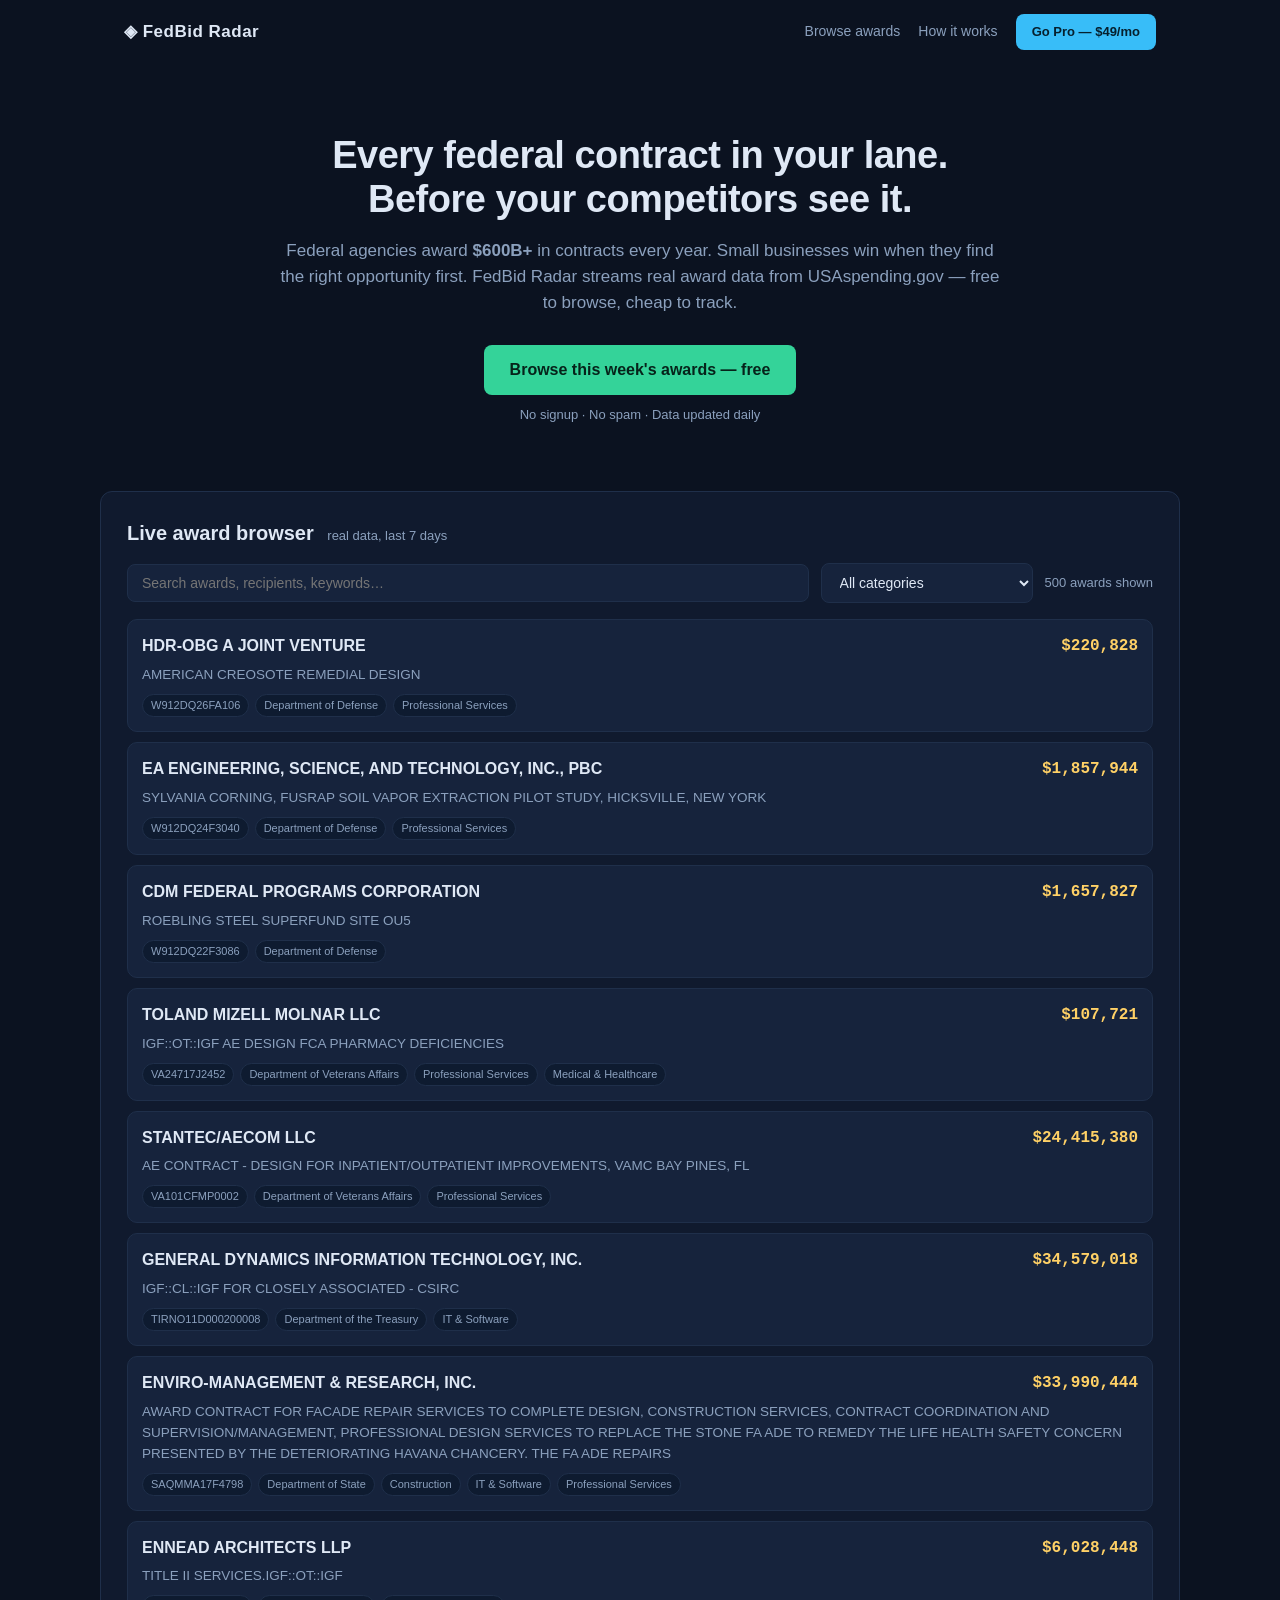
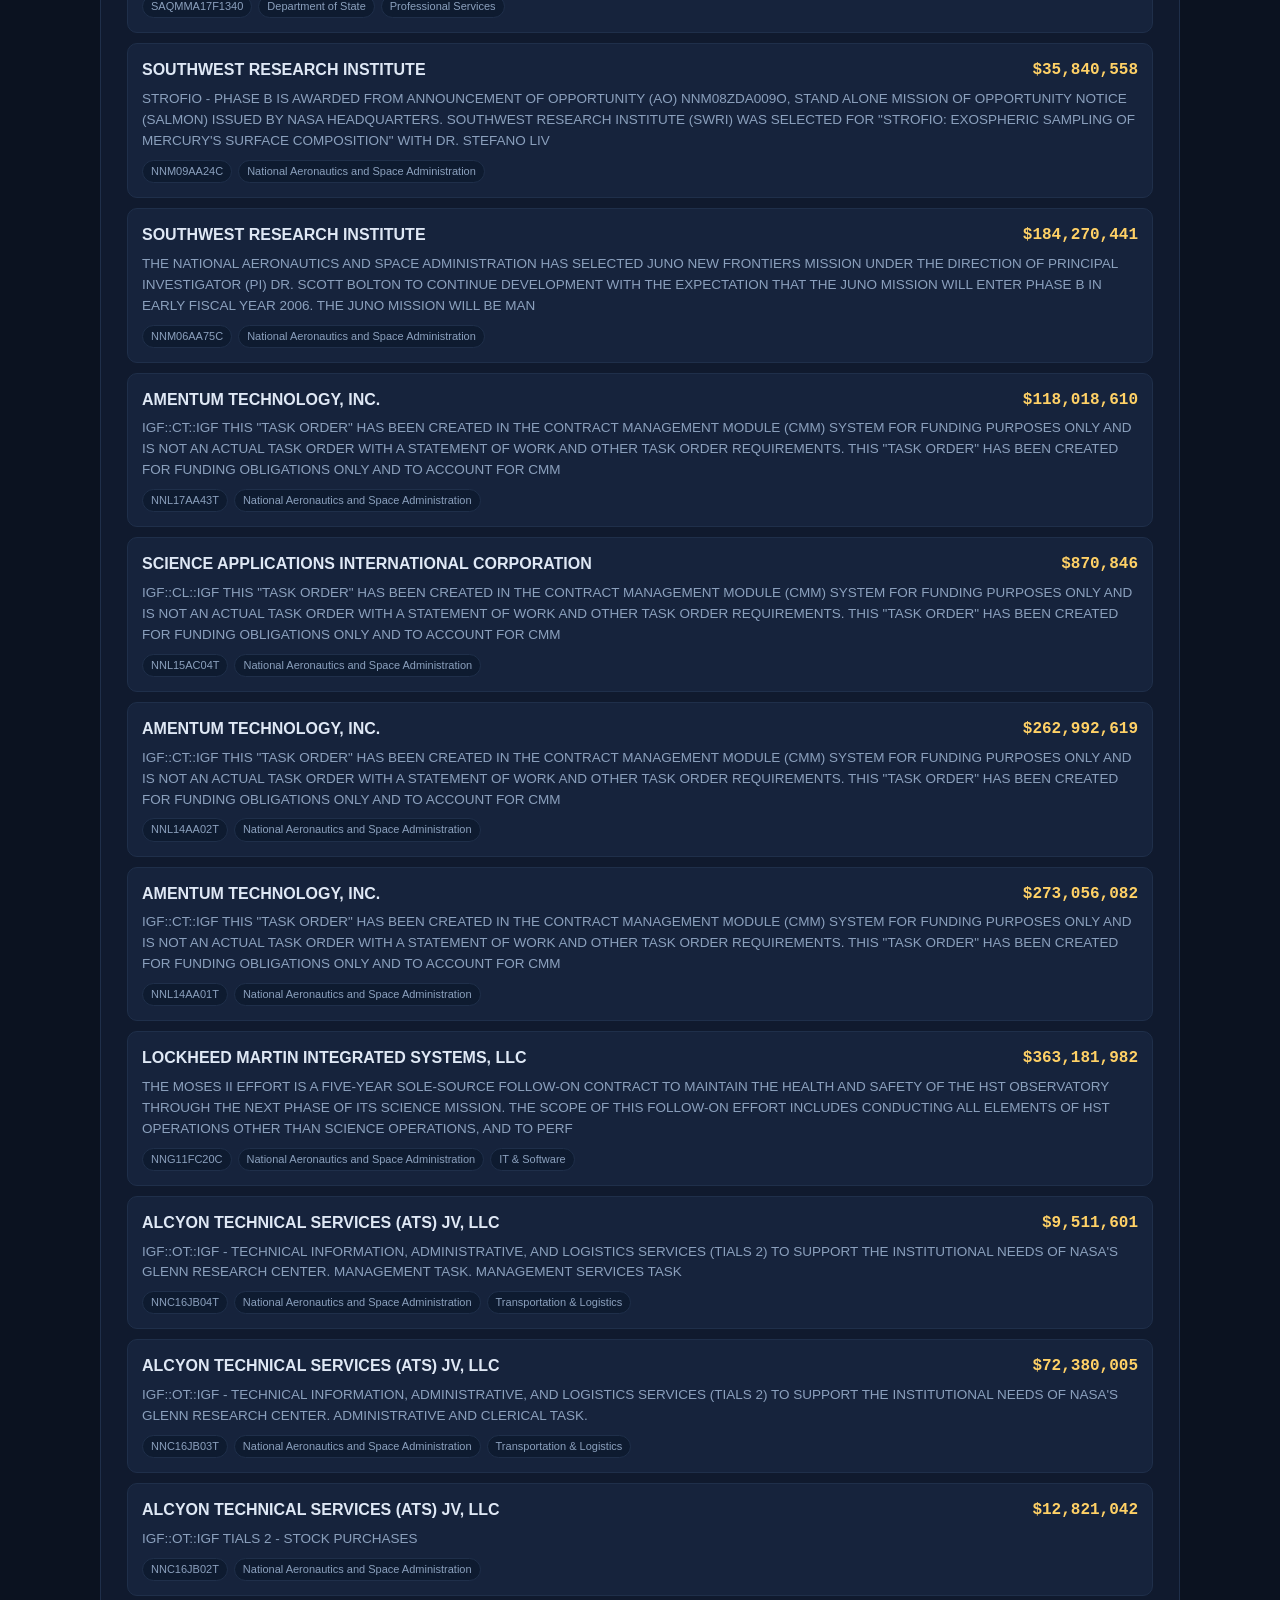
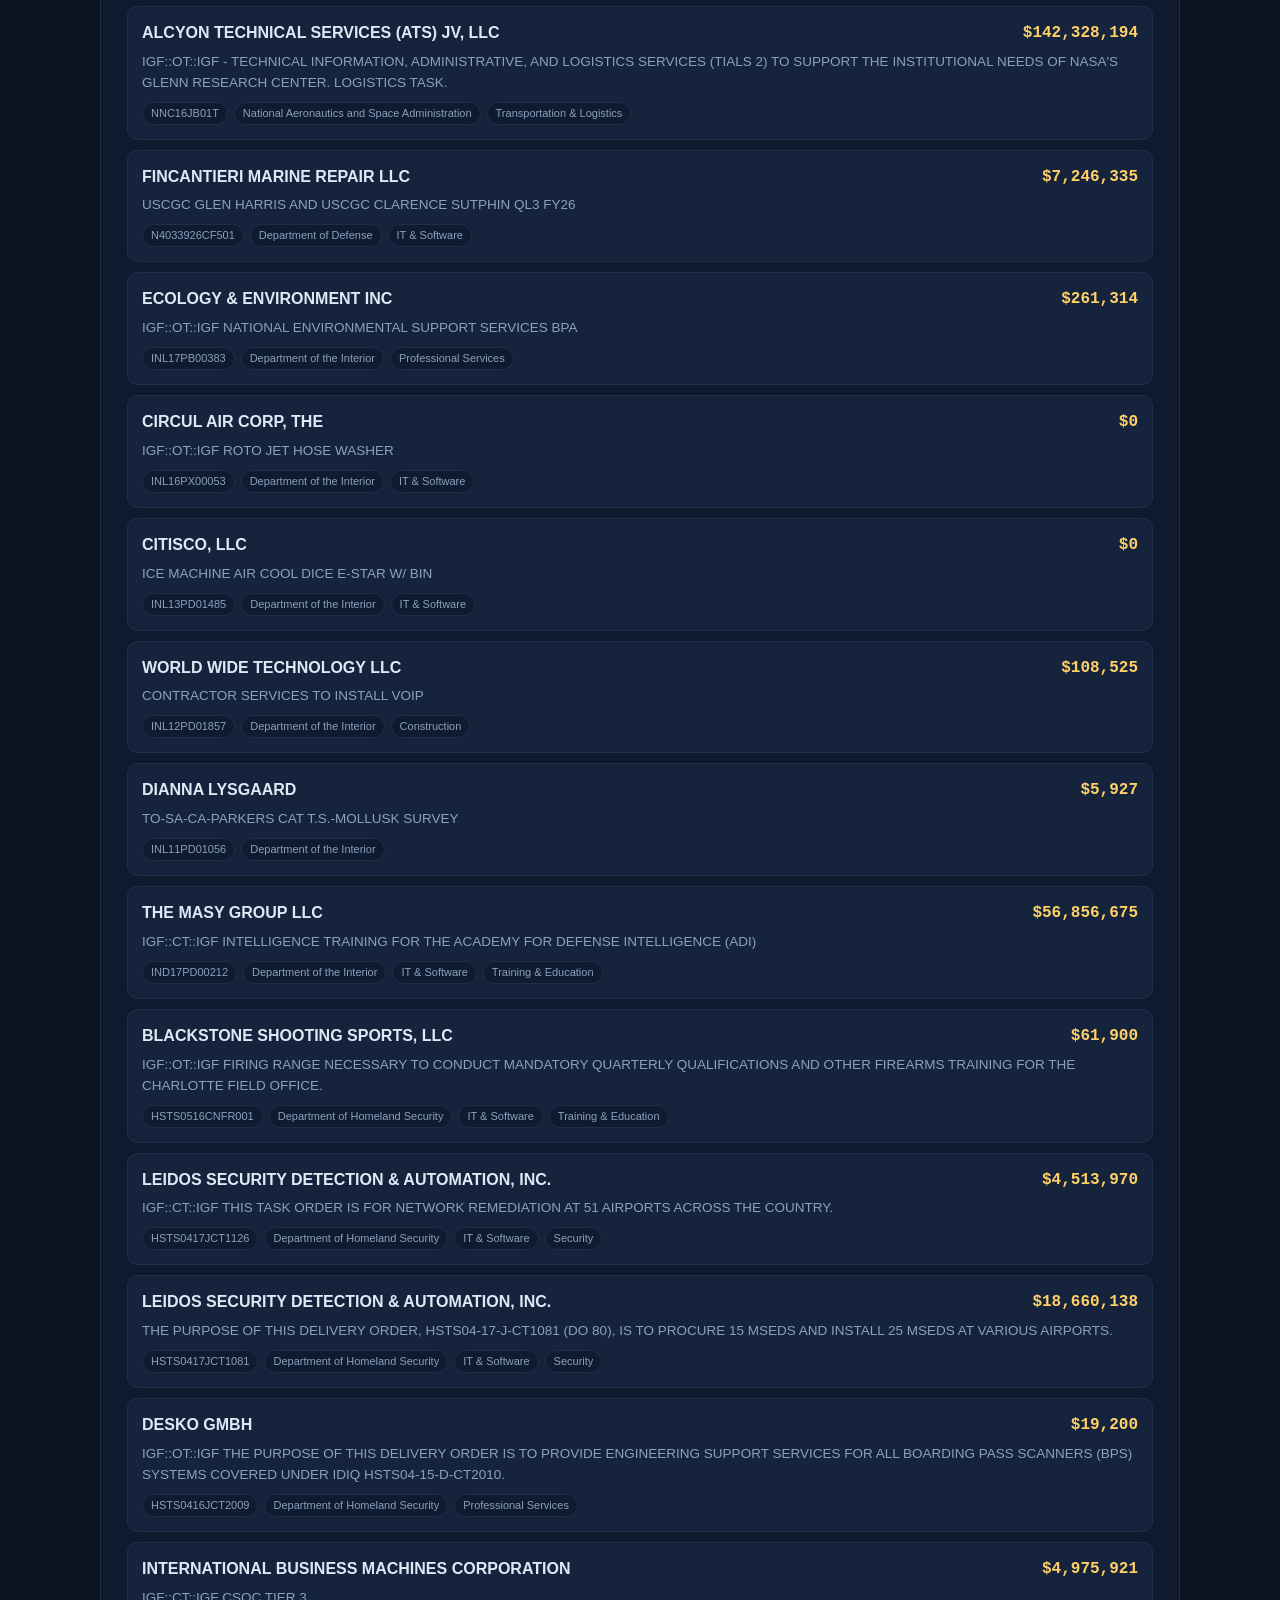
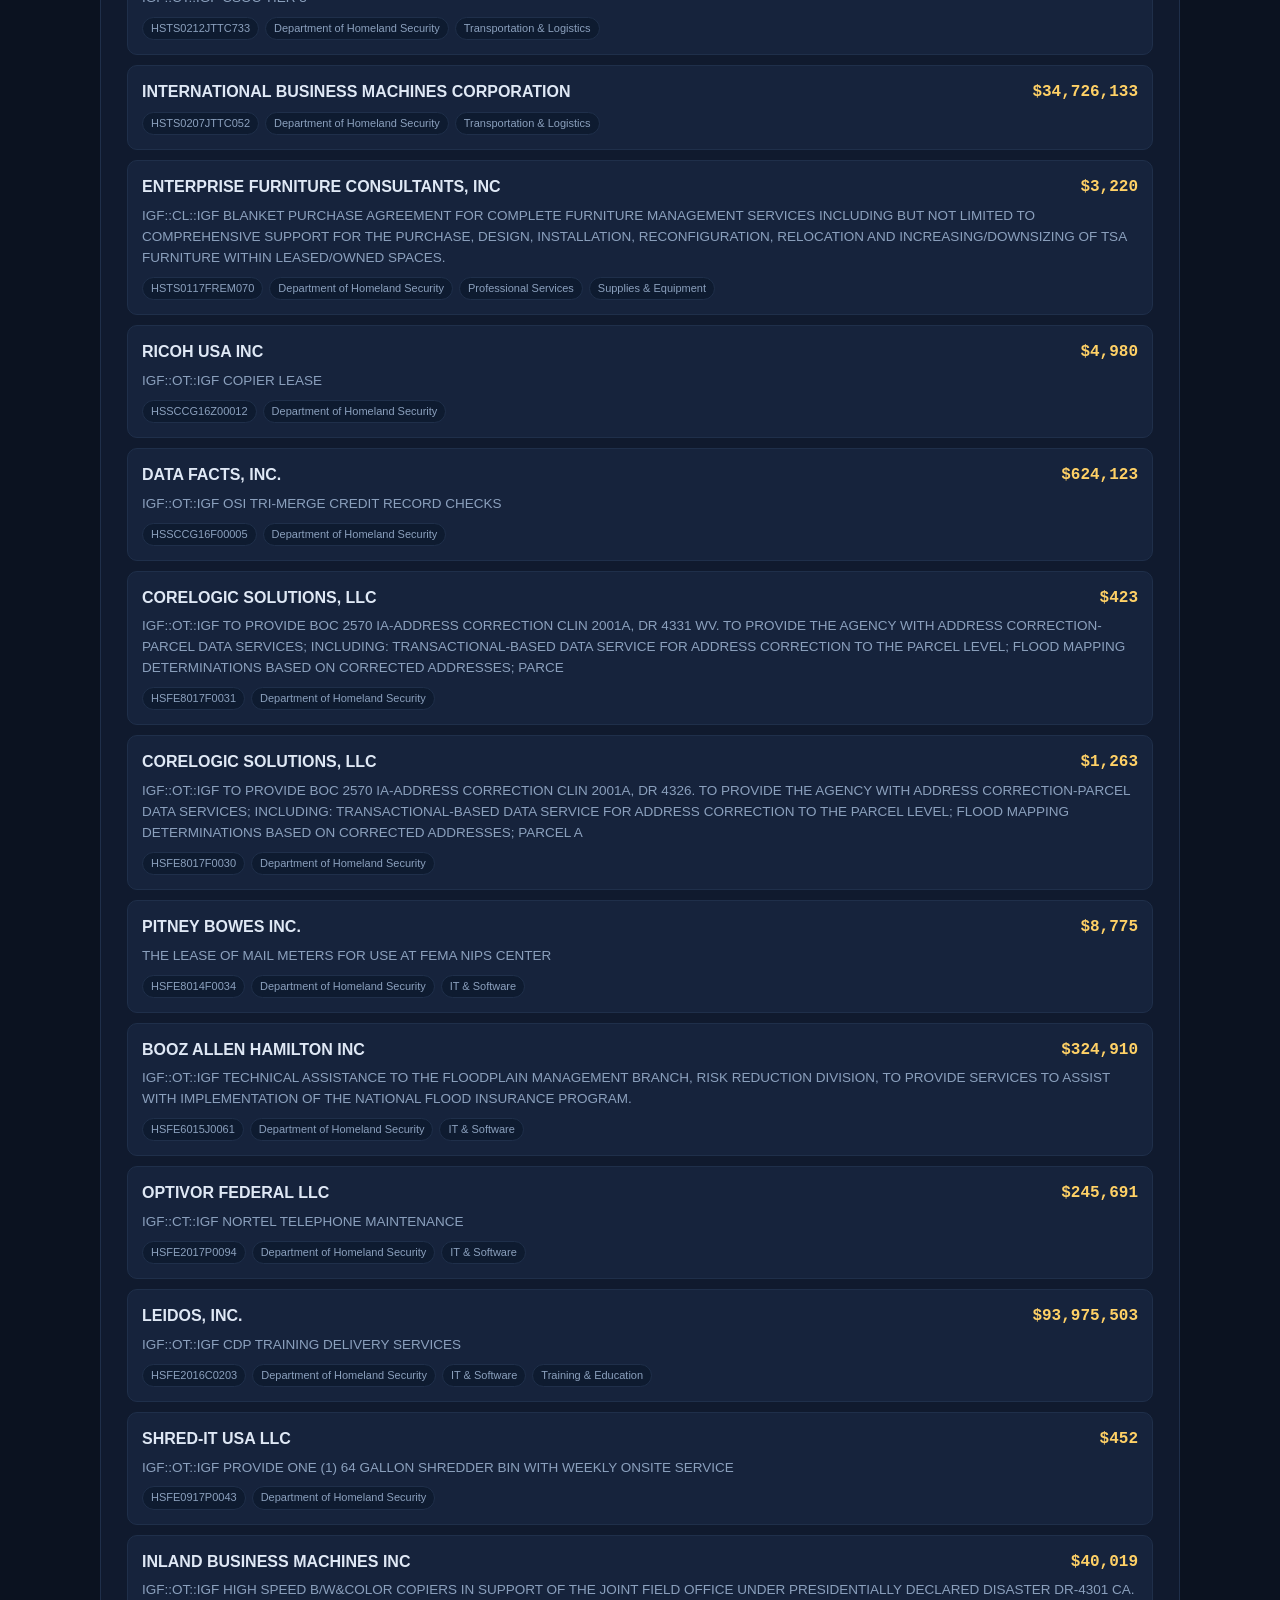
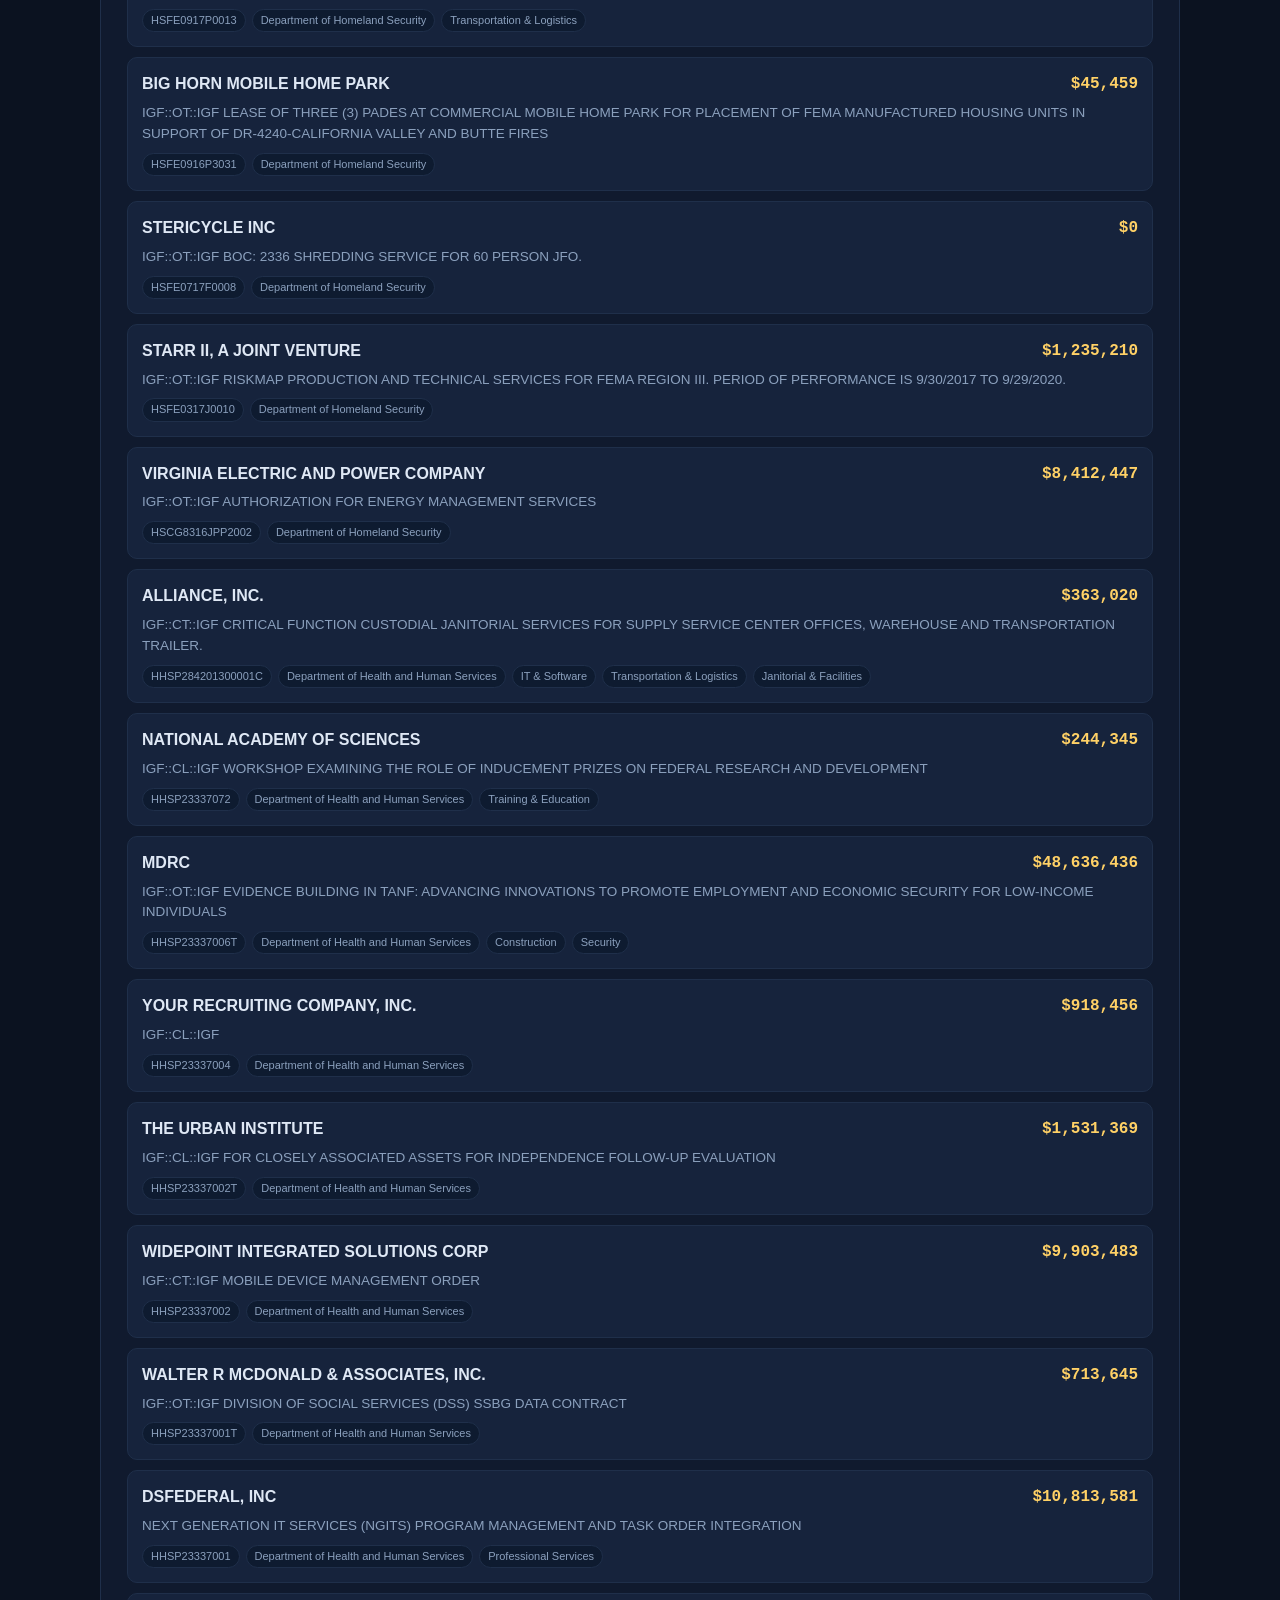
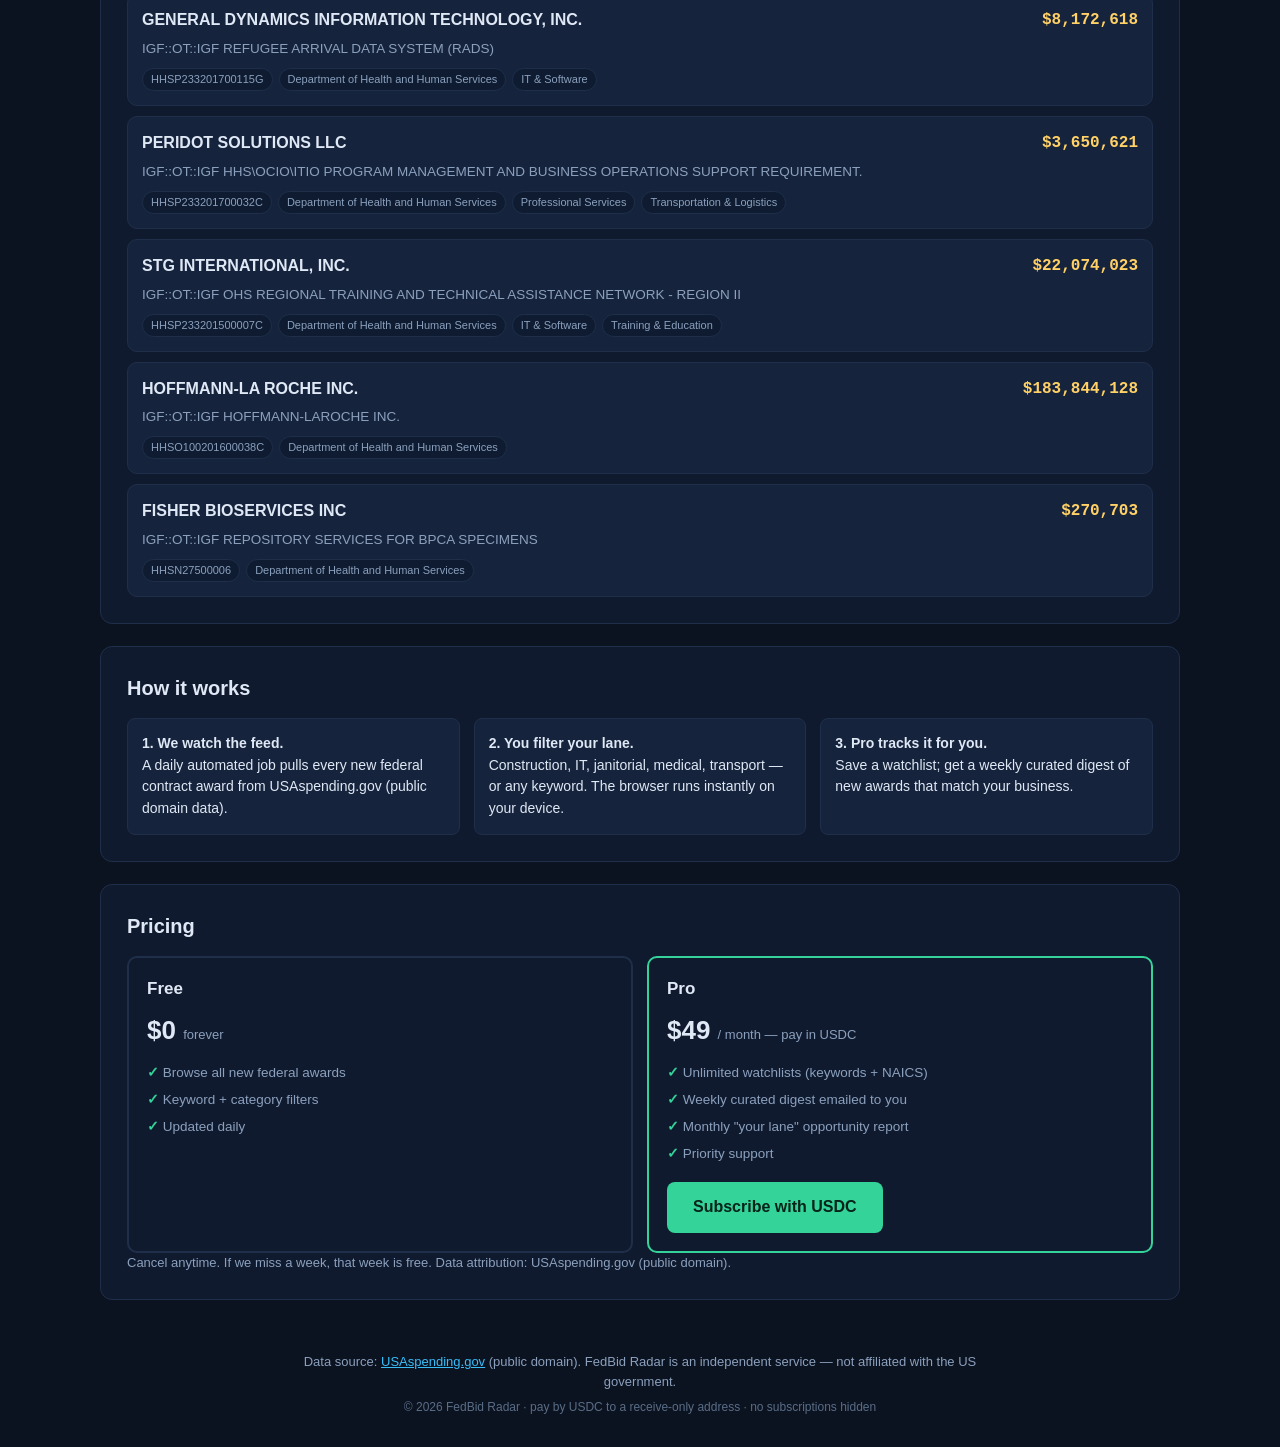
==== index.html @ 86587cdf "FedBid Radar MSP — federal contract lead browser" ====
<!DOCTYPE html>
<html lang="en">
<head>
<meta charset="UTF-8">
<meta name="viewport" content="width=device-width, initial-scale=1.0">
<title>FedBid Radar — Federal Contract Leads for Small Businesses</title>
<meta name="description" content="See every new federal contract award in your lane — free. Browse real awards from USAspending.gov by category, keyword or agency. Pro: watchlists + weekly digest for $49/mo.">
<link rel="stylesheet" href="style.css">
</head>
<body>
<header class="nav">
  <span class="brand">◈ FedBid Radar</span>
  <nav>
    <a href="#browse">Browse awards</a>
    <a href="#how">How it works</a>
    <a class="cta small" href="#pricing">Go Pro — $49/mo</a>
  </nav>
</header>

<section class="hero">
  <h1>Every federal contract in your lane.<br>Before your competitors see it.</h1>
  <p class="sub">Federal agencies award <b>$600B+</b> in contracts every year. Small businesses win when they find the right opportunity first. FedBid Radar streams real award data from USAspending.gov — free to browse, cheap to track.</p>
  <div class="hero-cta">
    <a class="cta" href="#browse">Browse this week's awards — free</a>
    <span class="note">No signup · No spam · Data updated daily</span>
  </div>
</section>

<section class="panel" id="browse">
  <h2>Live award browser <span class="hint">real data, last 7 days</span></h2>
  <div class="controls">
    <input id="q" type="search" placeholder="Search awards, recipients, keywords…">
    <select id="cat"><option value="">All categories</option></select>
    <span class="meta" id="count">loading…</span>
  </div>
  <div id="results" class="results"></div>
</section>

<section class="panel" id="how">
  <h2>How it works</h2>
  <div class="grid">
    <div><b>1. We watch the feed.</b><br>A daily automated job pulls every new federal contract award from USAspending.gov (public domain data).</div>
    <div><b>2. You filter your lane.</b><br>Construction, IT, janitorial, medical, transport — or any keyword. The browser runs instantly on your device.</div>
    <div><b>3. Pro tracks it for you.</b><br>Save a watchlist; get a weekly curated digest of new awards that match your business.</div>
  </div>
</section>

<section class="panel" id="pricing">
  <h2>Pricing</h2>
  <div class="tiers">
    <div class="tier">
      <h3>Free</h3>
      <div class="price">$0 <small>forever</small></div>
      <ul>
        <li>Browse all new federal awards</li>
        <li>Keyword + category filters</li>
        <li>Updated daily</li>
      </ul>
    </div>
    <div class="tier featured">
      <h3>Pro</h3>
      <div class="price">$49 <small>/ month — pay in USDC</small></div>
      <ul>
        <li>Unlimited watchlists (keywords + NAICS)</li>
        <li>Weekly curated digest emailed to you</li>
        <li>Monthly "your lane" opportunity report</li>
        <li>Priority support</li>
      </ul>
      <a class="cta" href="checkout.html">Subscribe with USDC</a>
    </div>
  </div>
  <p class="note">Cancel anytime. If we miss a week, that week is free. Data attribution: USAspending.gov (public domain).</p>
</section>

<footer>
  <p>Data source: <a href="https://www.usaspending.gov" target="_blank" rel="noopener">USAspending.gov</a> (public domain). FedBid Radar is an independent service — not affiliated with the US government.</p>
  <p class="fine">© <span id="yr"></span> FedBid Radar · pay by USDC to a receive-only address · no subscriptions hidden</p>
</footer>
<script src="app.js"></script>
</body>
</html>
---- style.css ----
:root {
  --bg:#0b1220; --panel:#101a2e; --panel2:#16233c; --line:#1f2f4a;
  --text:#dfe8f5; --muted:#8ba0bd; --accent:#38bdf8; --gold:#ffd166; --green:#34d399;
}
* { box-sizing:border-box; margin:0; padding:0; }
body { background:var(--bg); color:var(--text); font-family:-apple-system,'Segoe UI',Roboto,sans-serif; line-height:1.55; }
a { color:var(--accent); }
.nav { display:flex; justify-content:space-between; align-items:center; padding:14px 24px; max-width:1080px; margin:0 auto; flex-wrap:wrap; gap:10px; }
.brand { font-weight:800; letter-spacing:.5px; font-size:17px; }
.nav nav { display:flex; gap:18px; align-items:center; }
.nav nav a { color:var(--muted); text-decoration:none; font-size:14px; }
.hero { text-align:center; padding:70px 24px 44px; max-width:780px; margin:0 auto; }
h1 { font-size:38px; line-height:1.15; letter-spacing:-.5px; }
.sub { color:var(--muted); font-size:17px; margin-top:16px; }
.hero-cta { margin-top:28px; display:flex; flex-direction:column; gap:10px; align-items:center; }
.cta { background:var(--green); color:#06231a; text-decoration:none; padding:13px 26px; border-radius:8px; font-weight:700; display:inline-block; font-size:16px; }
.cta.small { padding:8px 16px; font-size:13px; background:var(--accent); color:#06202e; }
.note { color:var(--muted); font-size:13px; }
.panel { background:var(--panel); border:1px solid var(--line); border-radius:12px; padding:26px; max-width:1080px; margin:22px auto; }
h2 { font-size:20px; margin-bottom:14px; }
.hint { color:var(--muted); font-size:13px; font-weight:400; margin-left:8px; }
.controls { display:flex; gap:12px; flex-wrap:wrap; margin-bottom:16px; align-items:center; }
.controls input, .controls select { background:var(--panel2); border:1px solid var(--line); color:var(--text); padding:10px 14px; border-radius:8px; font-size:14px; }
.controls input { flex:1; min-width:220px; }
.meta { color:var(--muted); font-size:13px; }
.results { display:flex; flex-direction:column; gap:10px; }
.card { background:var(--panel2); border:1px solid var(--line); border-radius:10px; padding:14px; }
.card .top { display:flex; justify-content:space-between; gap:10px; flex-wrap:wrap; }
.card .amt { color:var(--gold); font-weight:800; font-family:ui-monospace,monospace; }
.card .recip { font-weight:700; }
.card .desc { color:var(--muted); font-size:13.5px; margin-top:6px; }
.card .tags { margin-top:8px; display:flex; gap:6px; flex-wrap:wrap; }
.tag { background:#0e1b30; border:1px solid var(--line); color:var(--muted); font-size:11px; padding:2px 8px; border-radius:12px; }
.grid { display:grid; grid-template-columns:repeat(auto-fit,minmax(240px,1fr)); gap:14px; }
.grid > div { background:var(--panel2); border:1px solid var(--line); border-radius:8px; padding:14px; font-size:14px; }
.tiers { display:grid; grid-template-columns:repeat(auto-fit,minmax(240px,1fr)); gap:14px; }
.tier { border:2px solid var(--line); border-radius:10px; padding:18px; }
.tier.featured { border-color:var(--green); }
.tier h3 { font-size:17px; }
.tier .price { font-size:26px; font-weight:800; margin:8px 0; }
.tier .price small { font-size:13px; color:var(--muted); font-weight:400; }
.tier ul { list-style:none; font-size:13.5px; color:var(--muted); margin:10px 0 14px; }
.tier ul li { padding:3px 0; }
.tier ul li::before { content:'✓ '; color:var(--green); font-weight:700; }
footer { text-align:center; color:var(--muted); padding:30px 20px; font-size:13px; max-width:780px; margin:0 auto; }
.fine { margin-top:6px; font-size:12px; color:#5a6d87; }
@media (max-width:640px){ h1{font-size:29px;} }
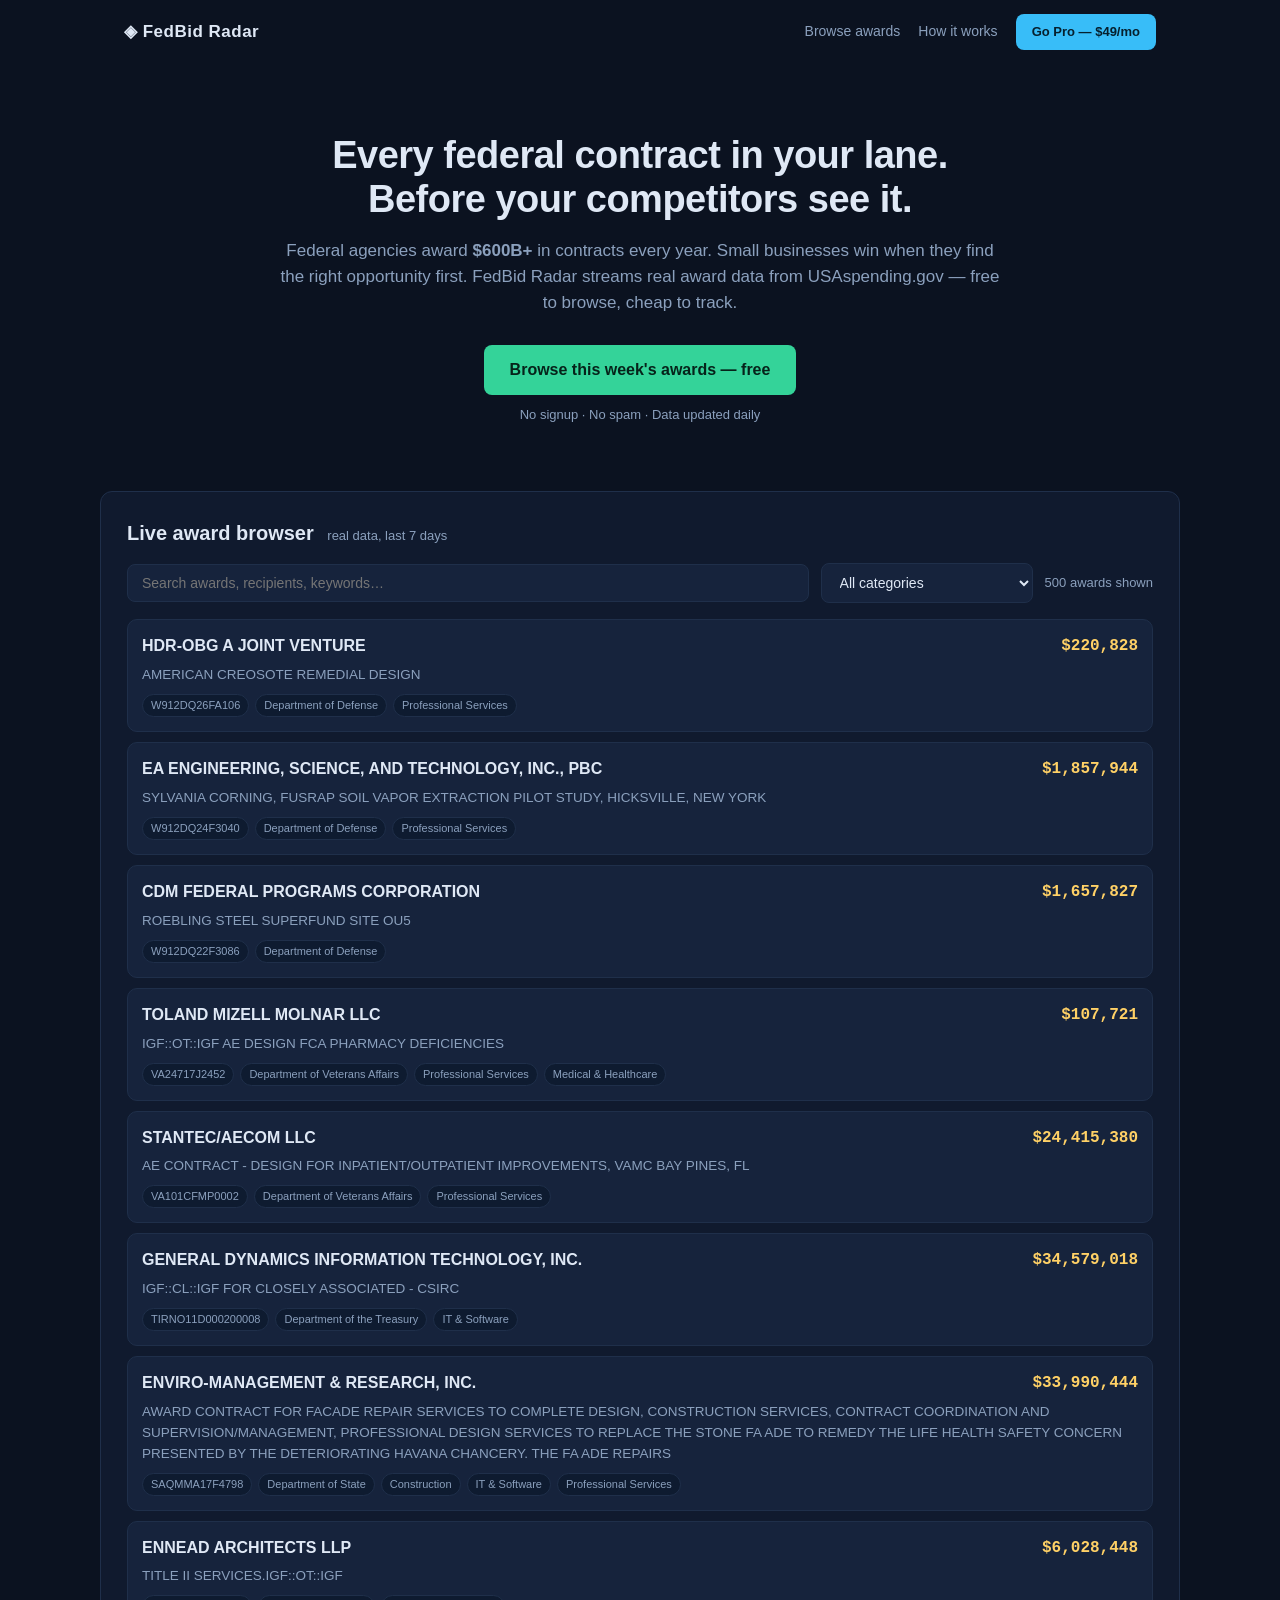
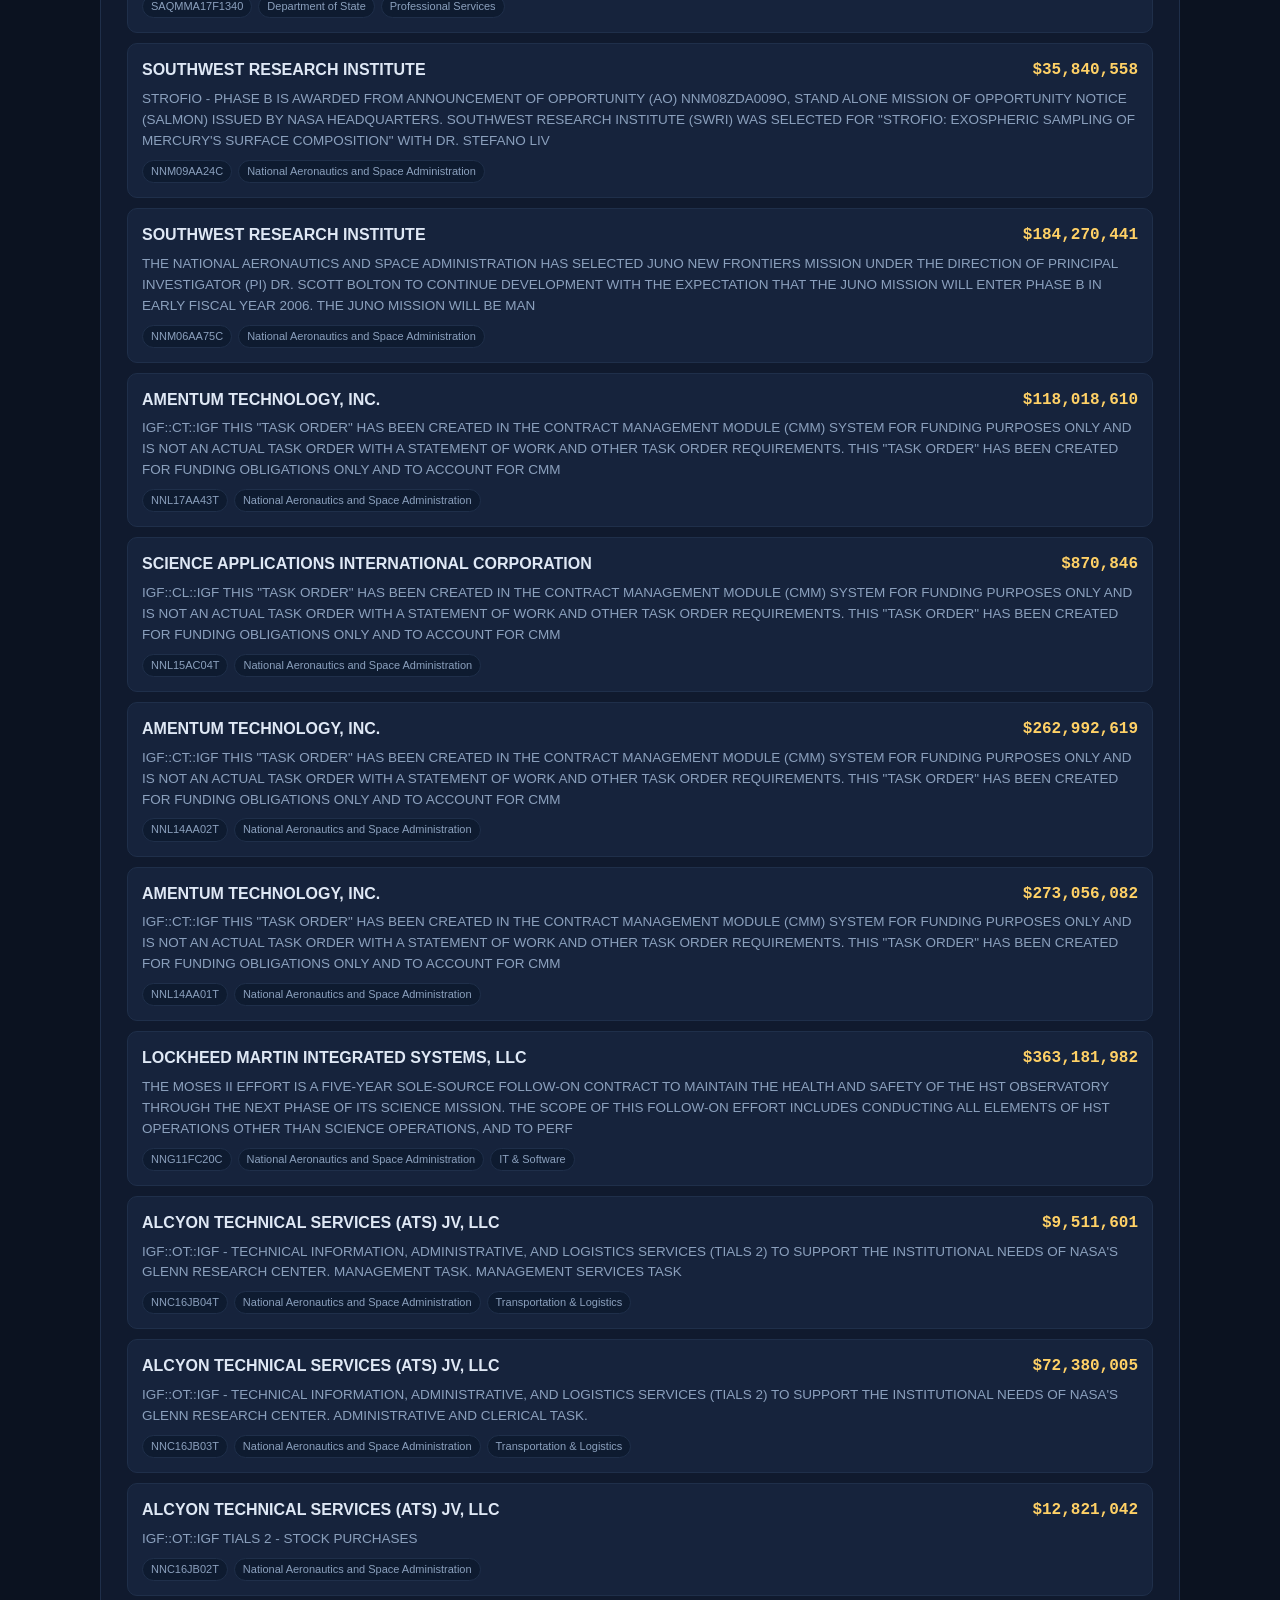
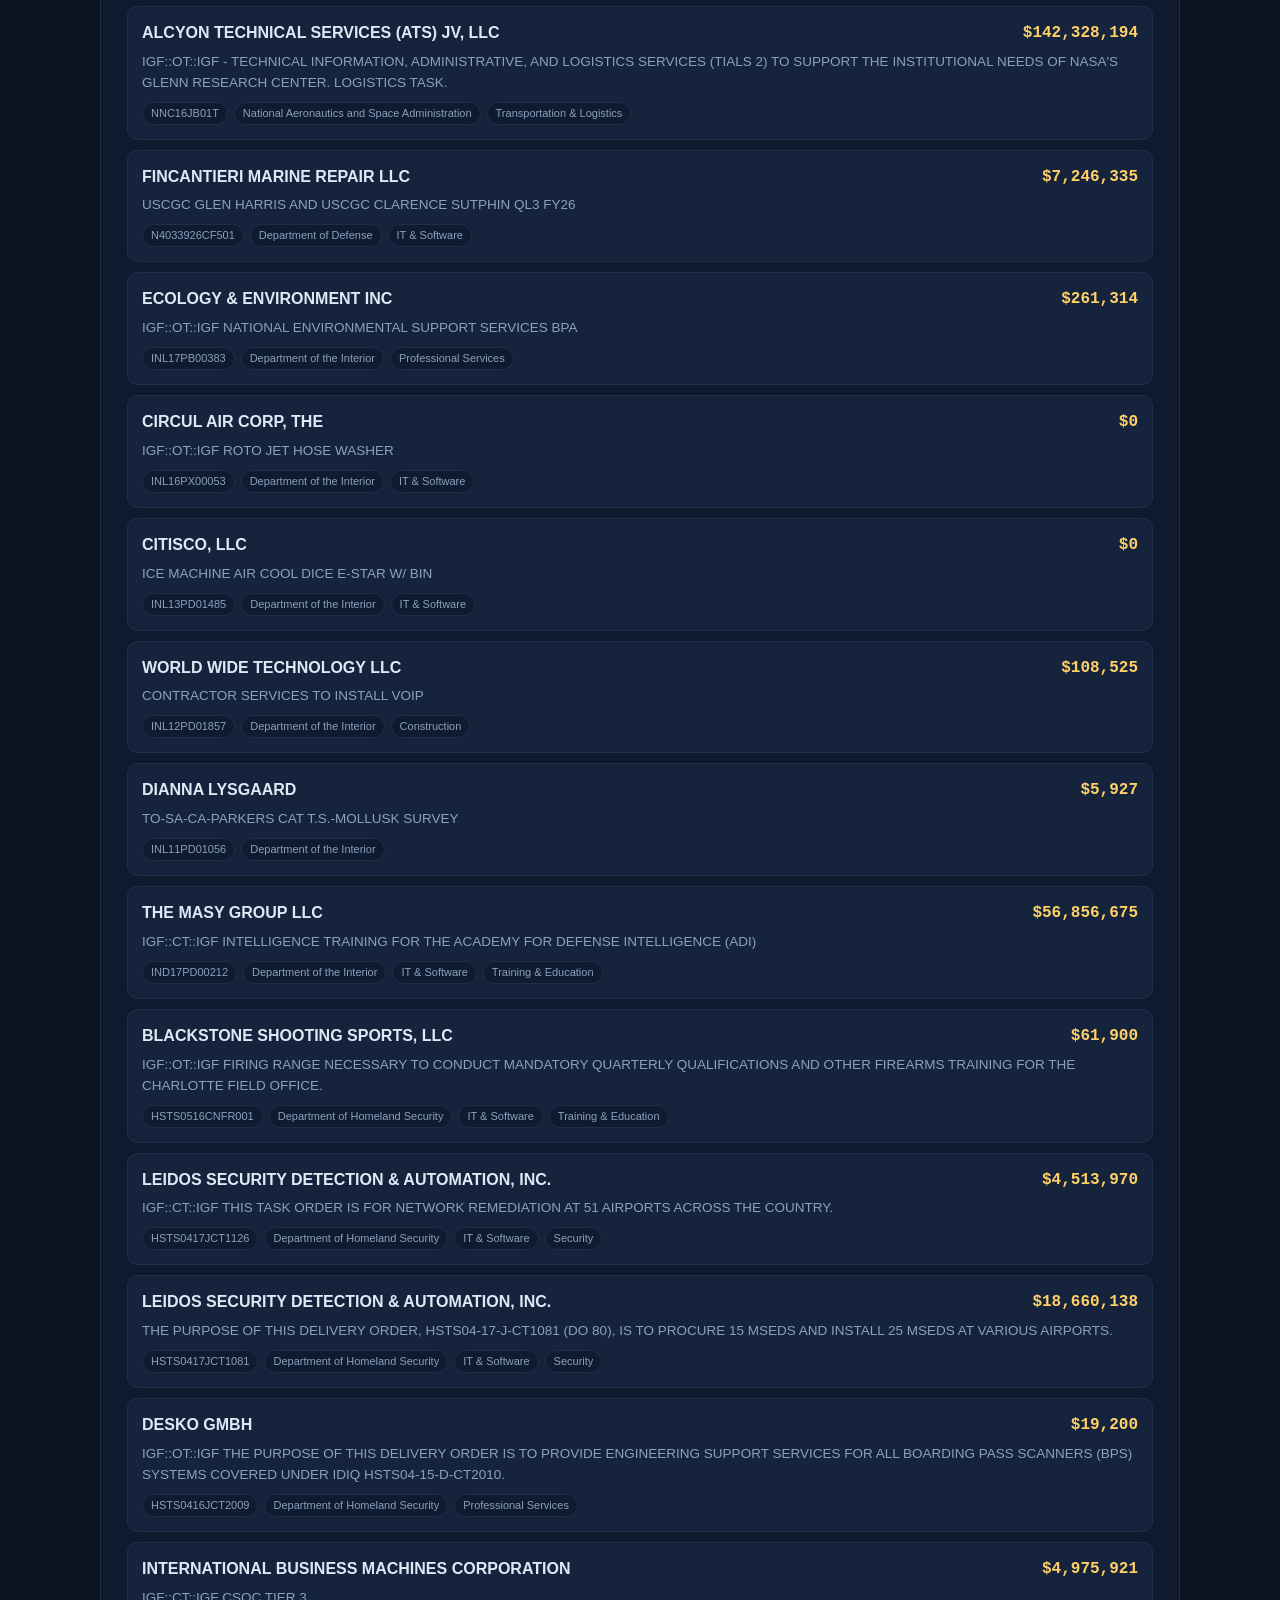
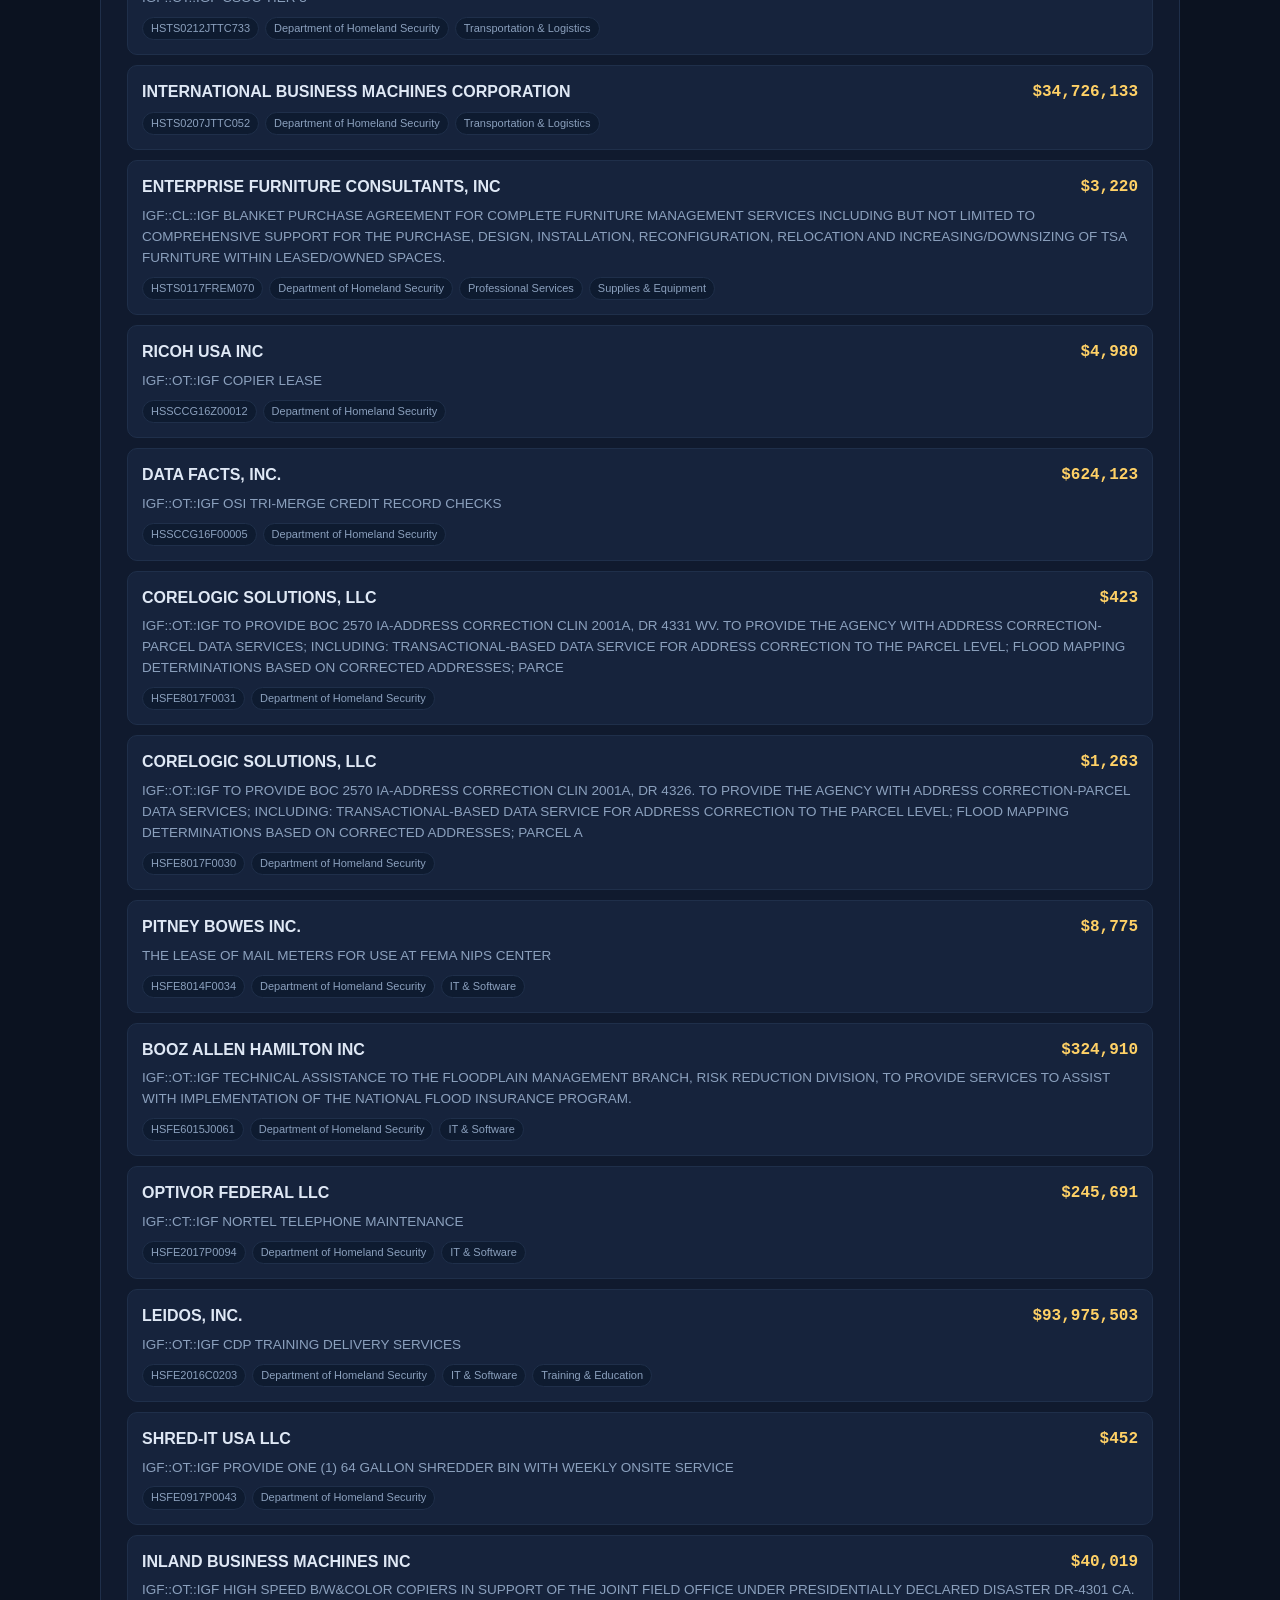
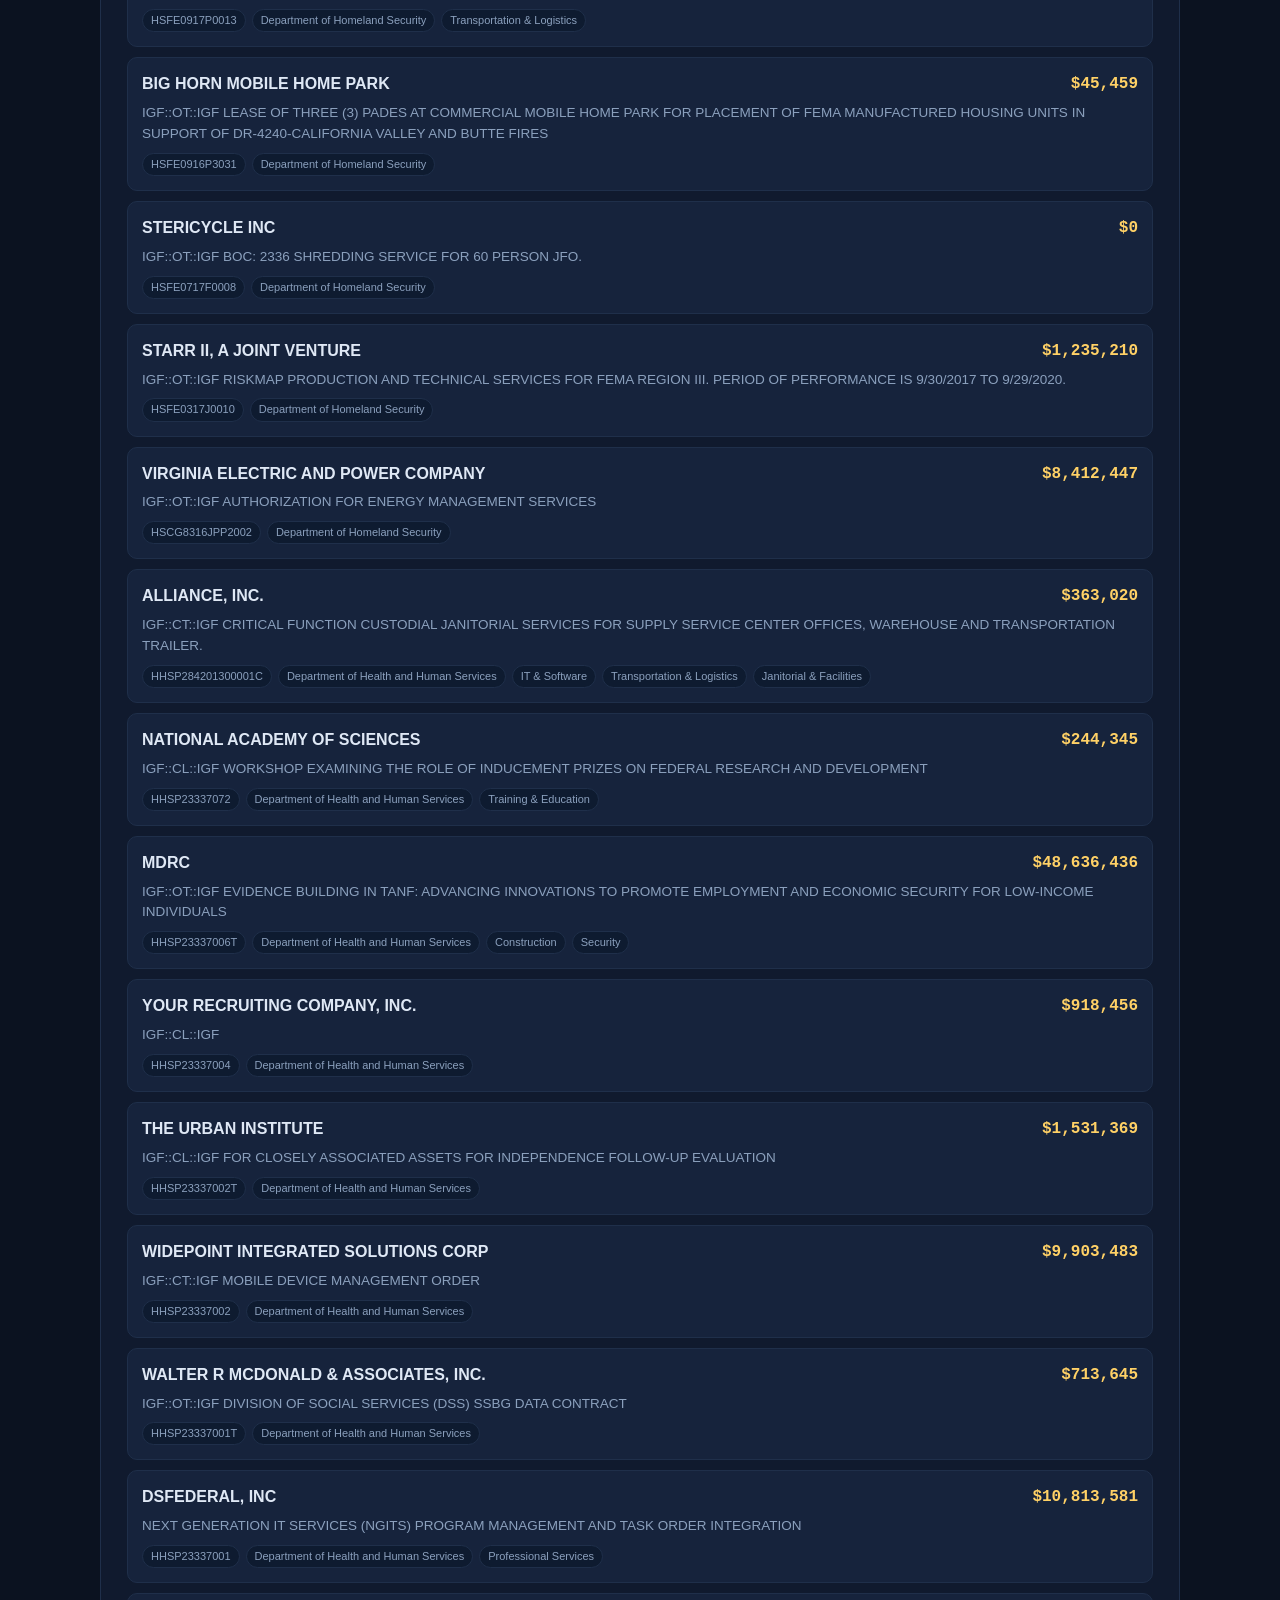
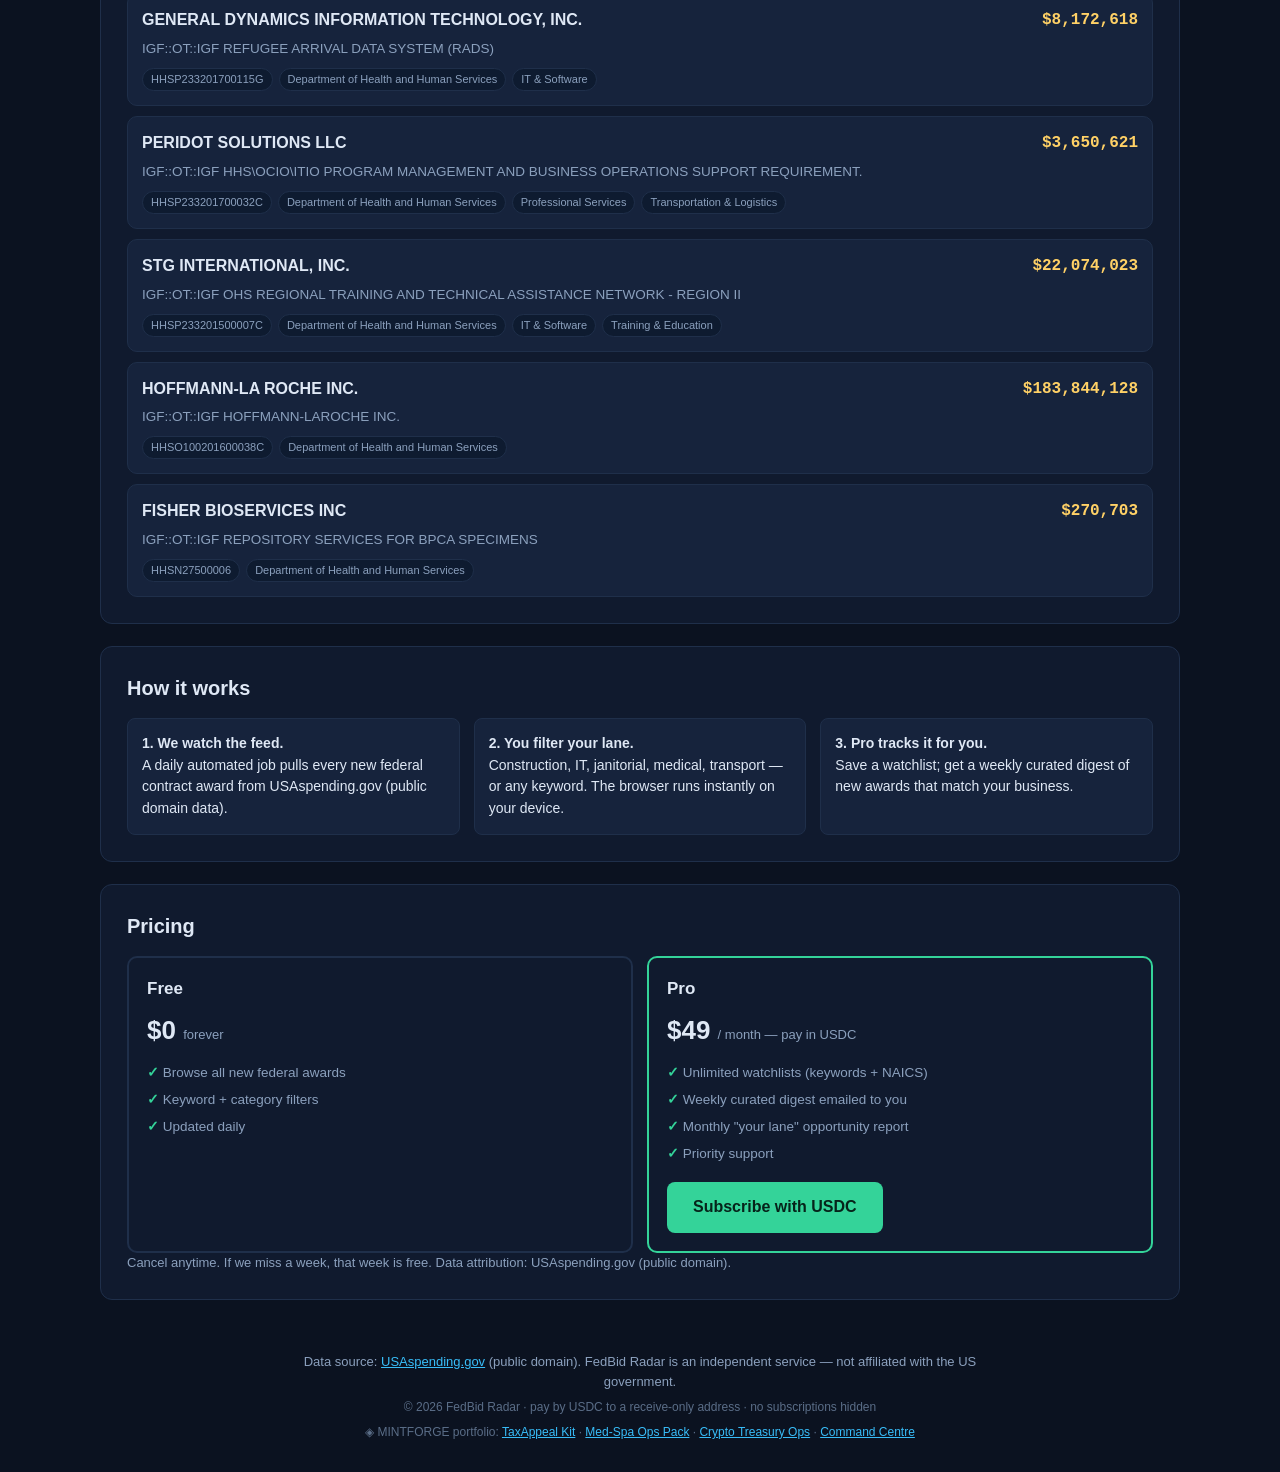
==== commit 90444e79: "portfolio cross-links footer" ====
--- a/index.html
+++ b/index.html
@@ -75,6 +75,7 @@
 <footer>
   <p>Data source: <a href="https://www.usaspending.gov" target="_blank" rel="noopener">USAspending.gov</a> (public domain). FedBid Radar is an independent service — not affiliated with the US government.</p>
   <p class="fine">© <span id="yr"></span> FedBid Radar · pay by USDC to a receive-only address · no subscriptions hidden</p>
+  <p class="fine">◈ MINTFORGE portfolio: <a href="https://akakk2211.github.io/mintforge-taxappeal-kit/">TaxAppeal Kit</a> · <a href="https://akakk2211.github.io/mintforge-medspa-ops/">Med-Spa Ops Pack</a> · <a href="https://akakk2211.github.io/mintforge-crypto-treasury-ops/">Crypto Treasury Ops</a> · <a href="https://akakk2211.github.io/mintforge-dashboard/dashboard/">Command Centre</a></p>
 </footer>
 <script src="app.js"></script>
 </body>
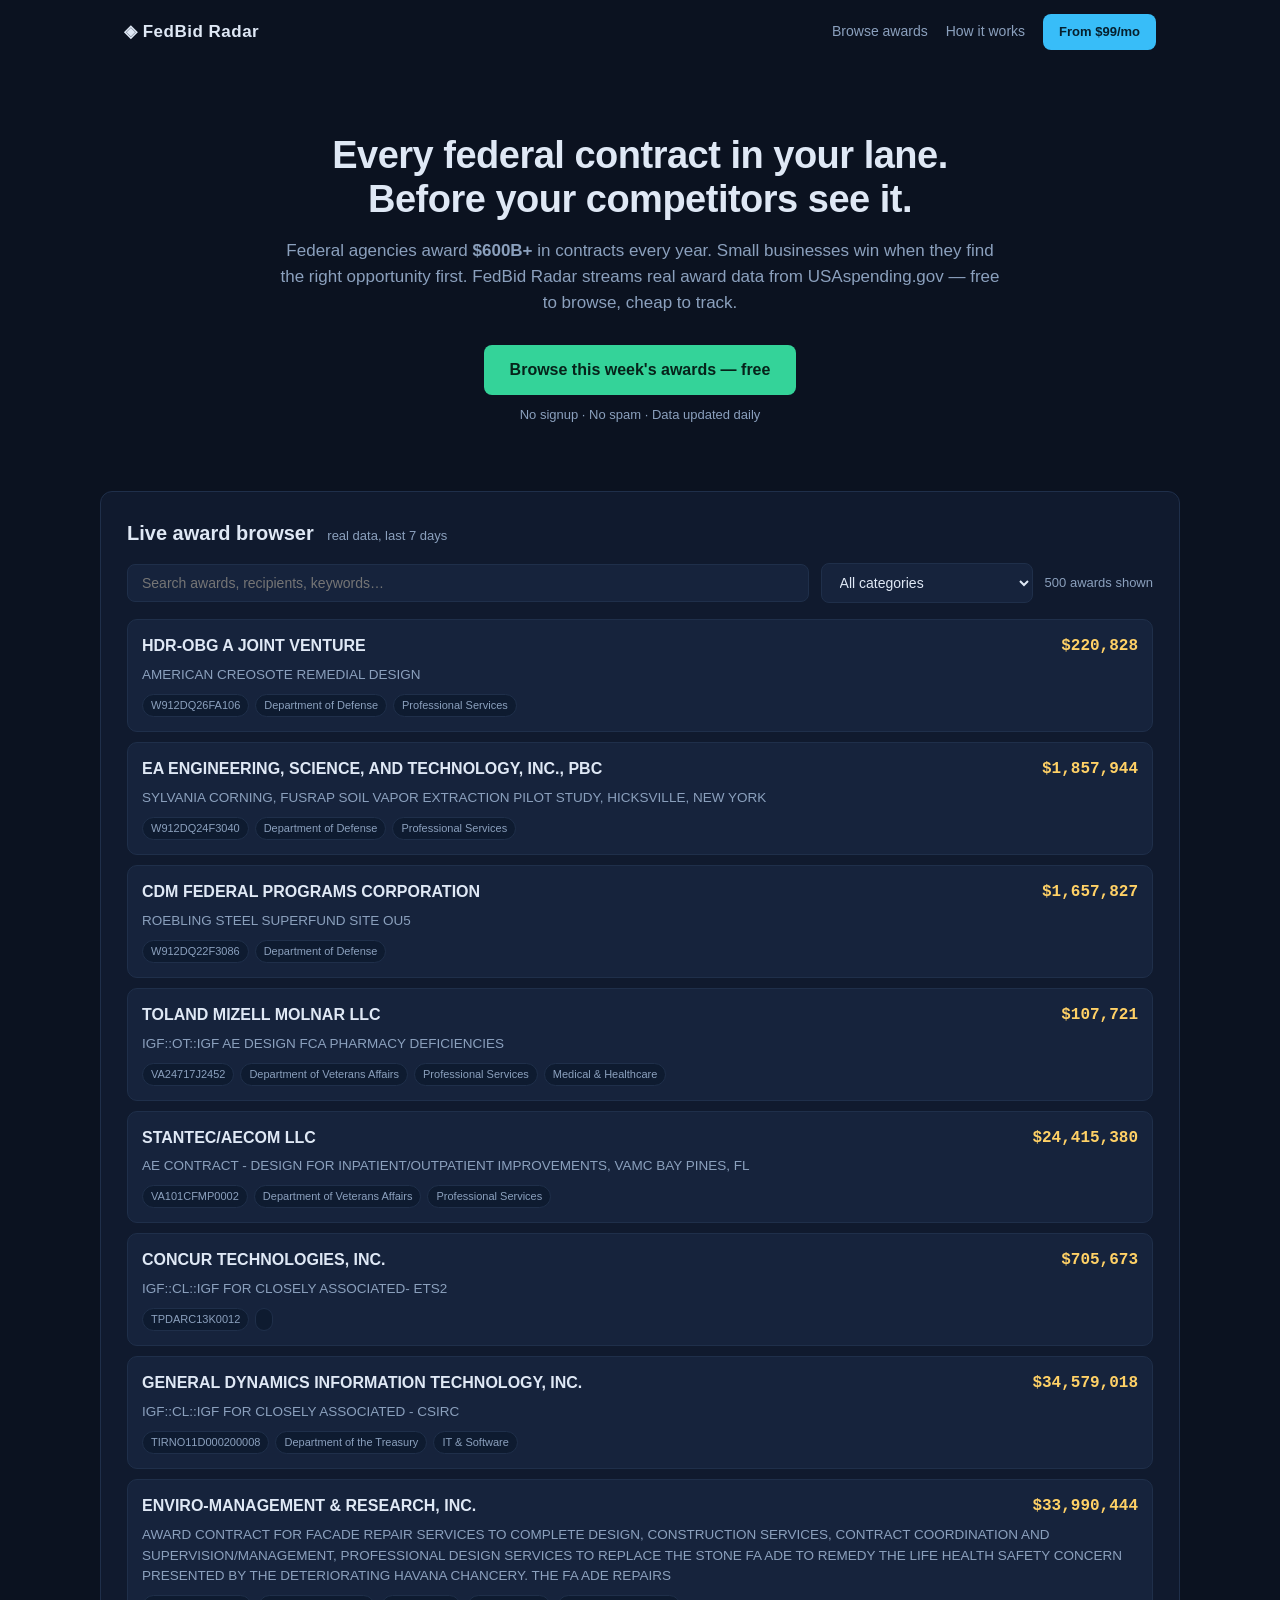
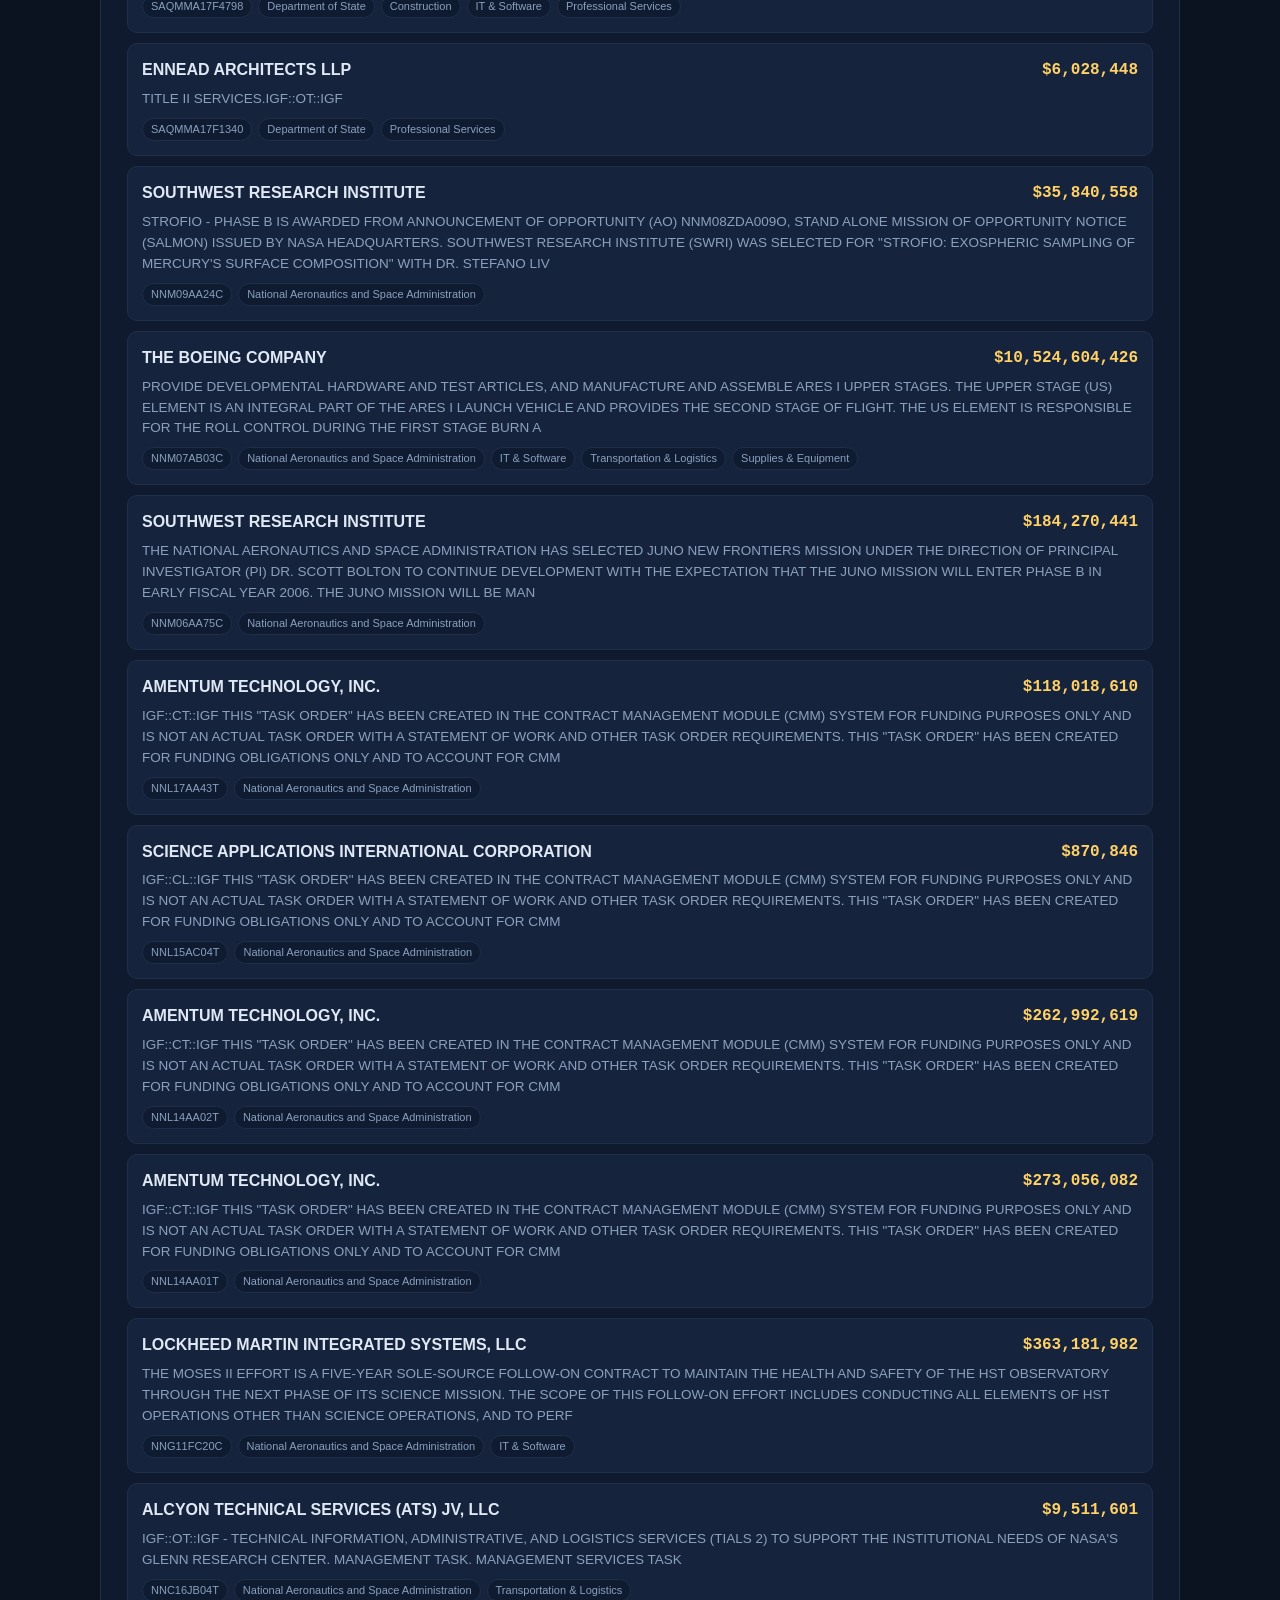
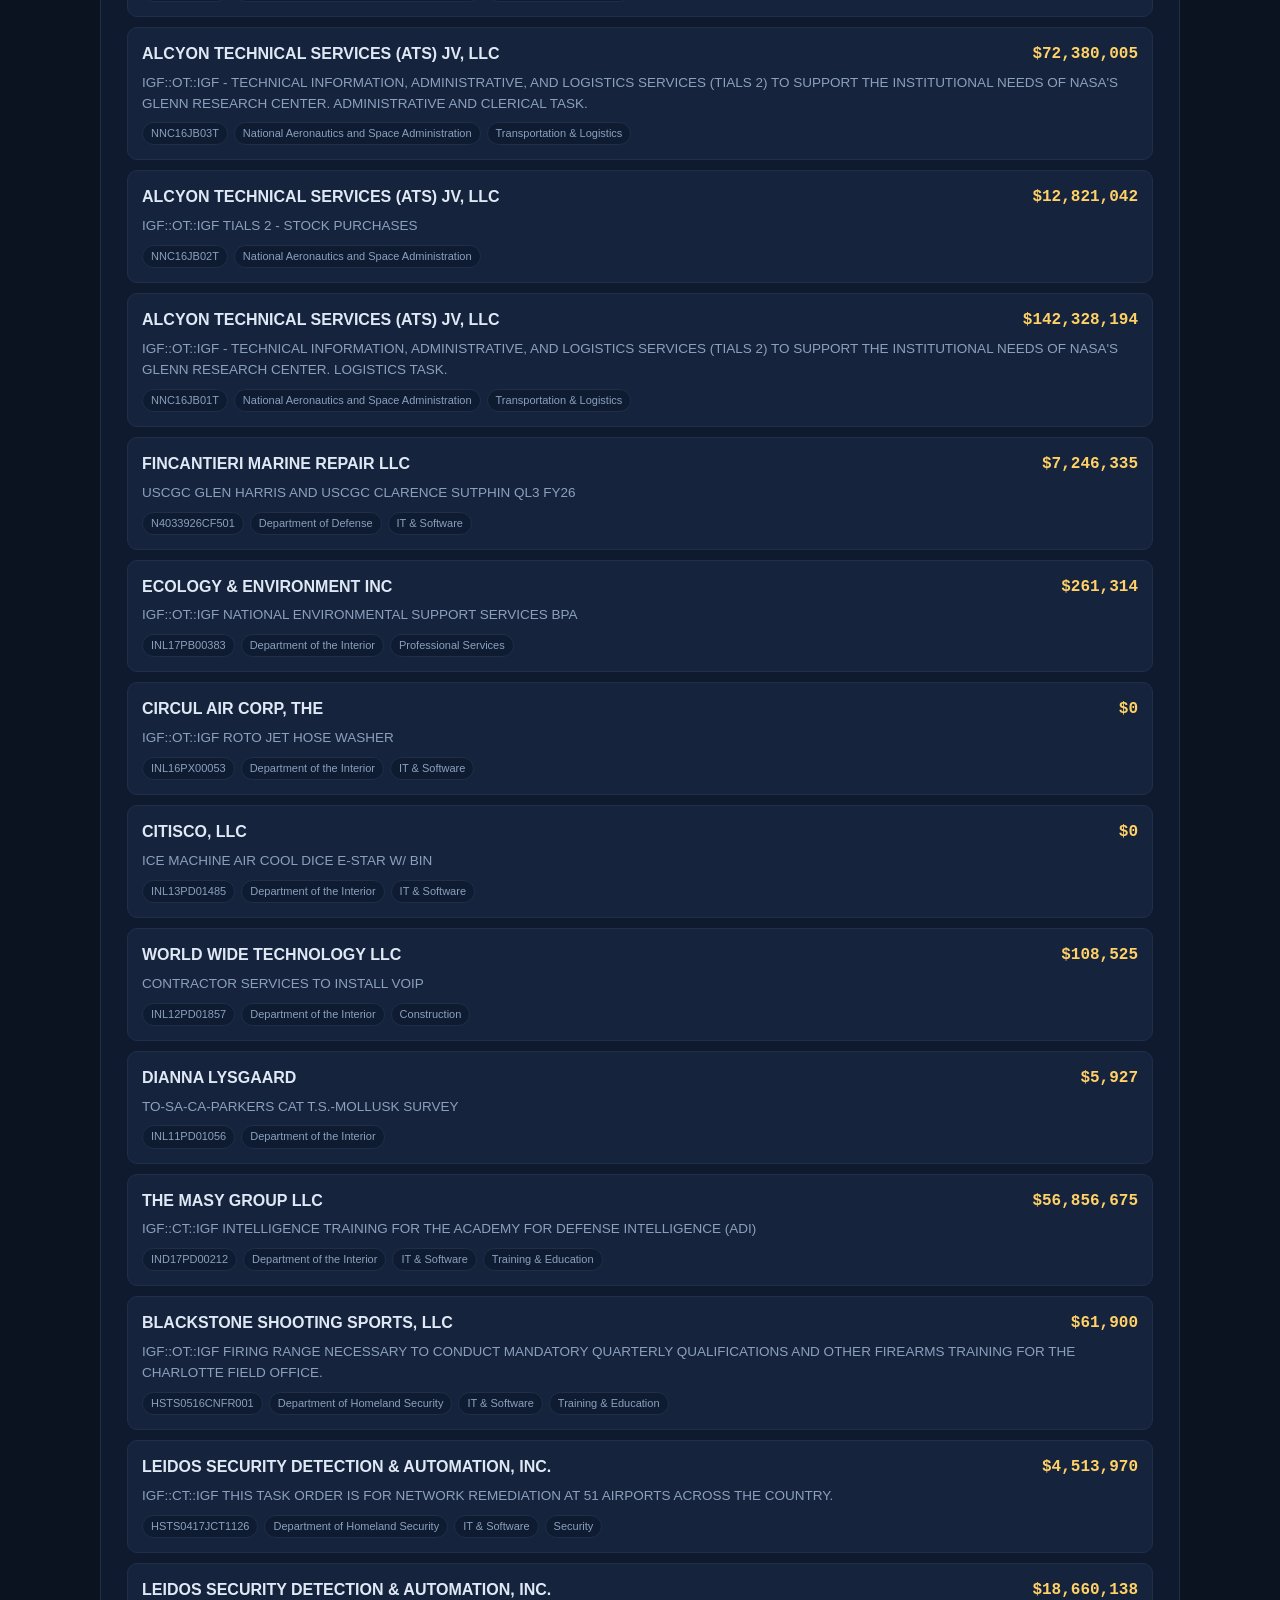
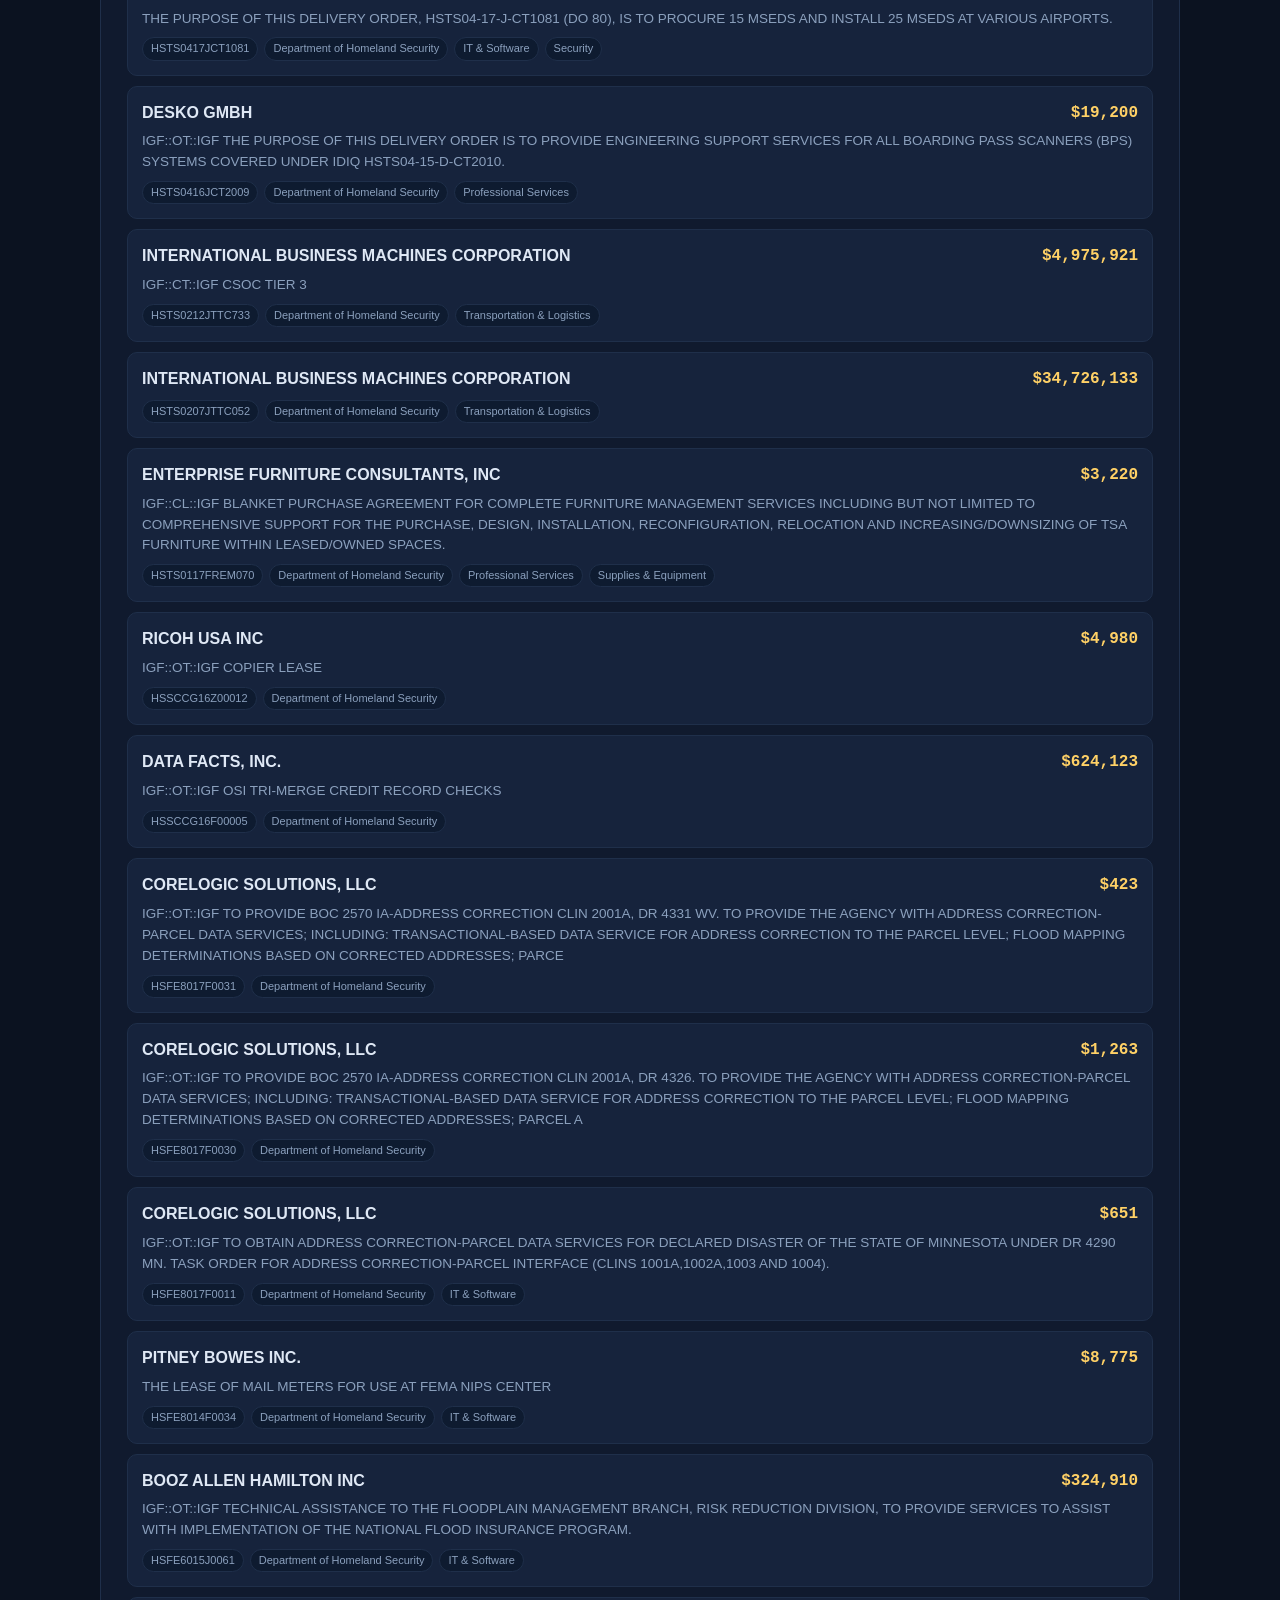
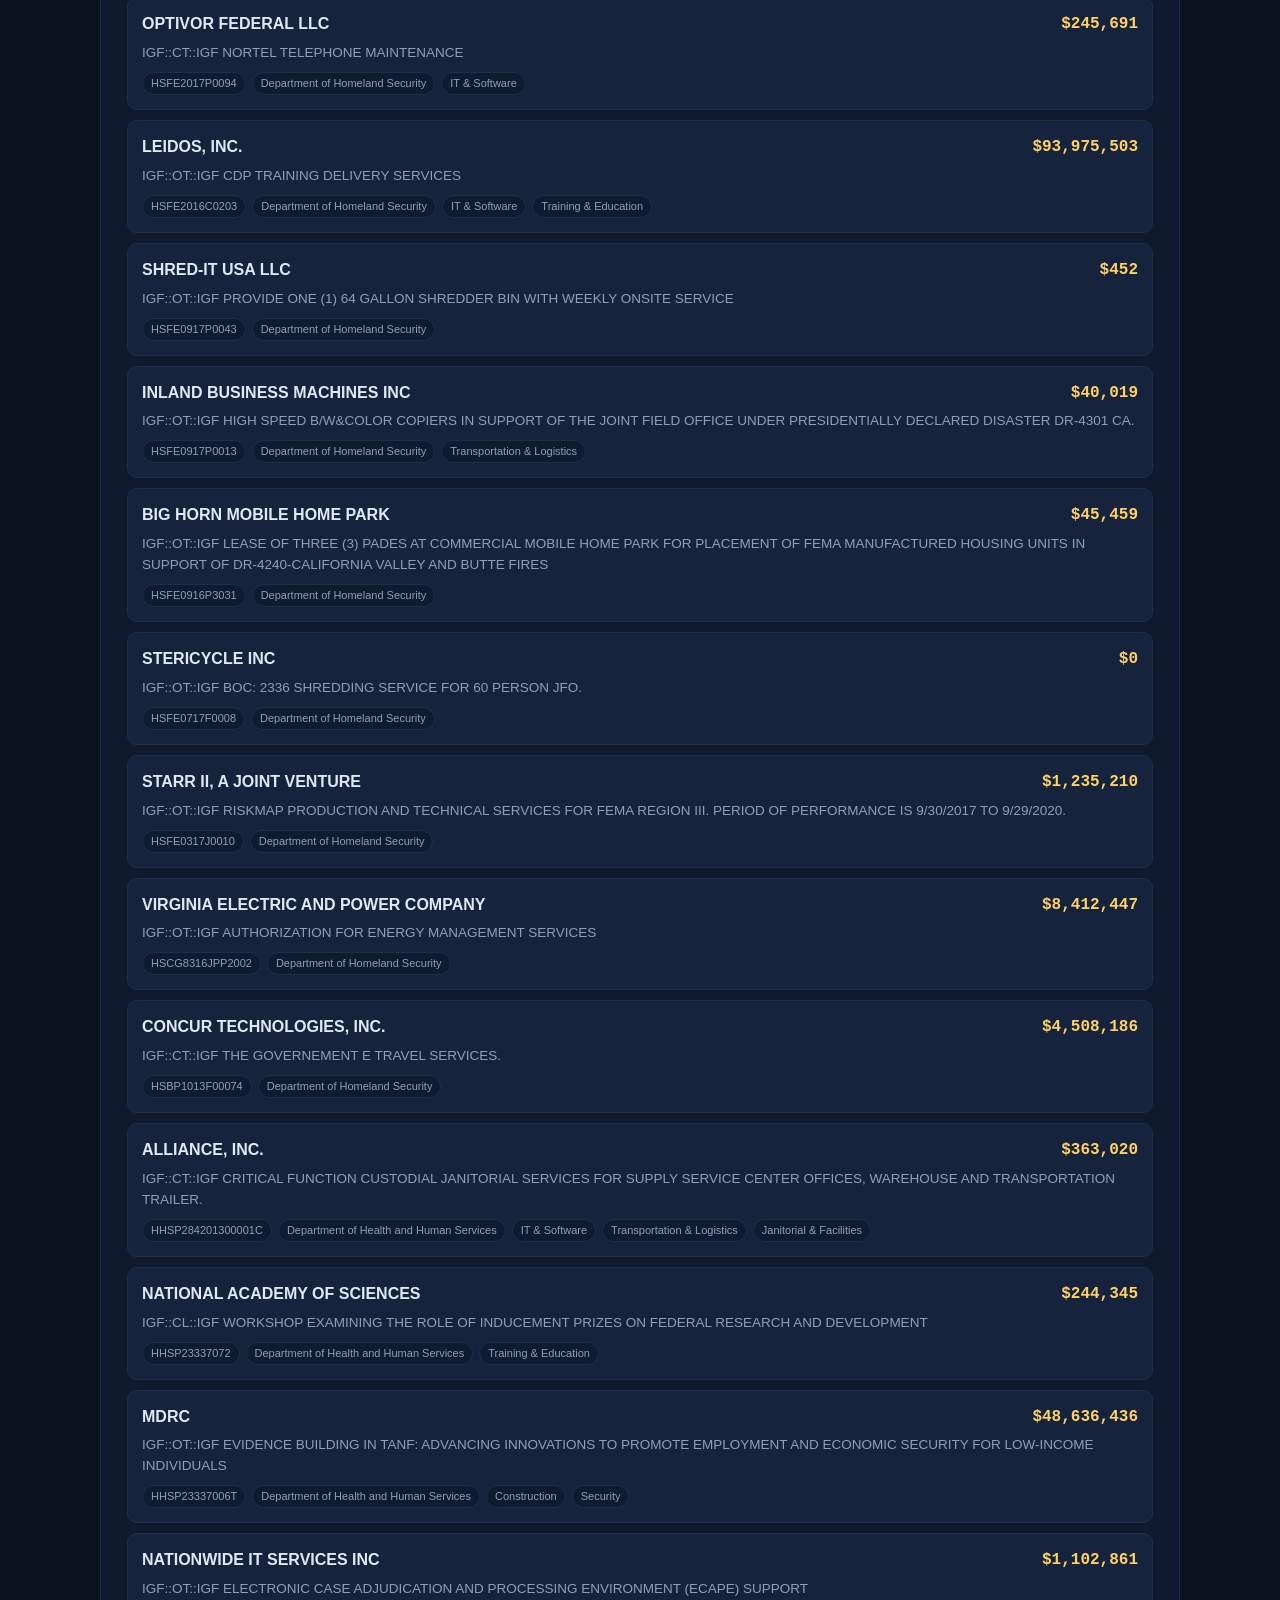
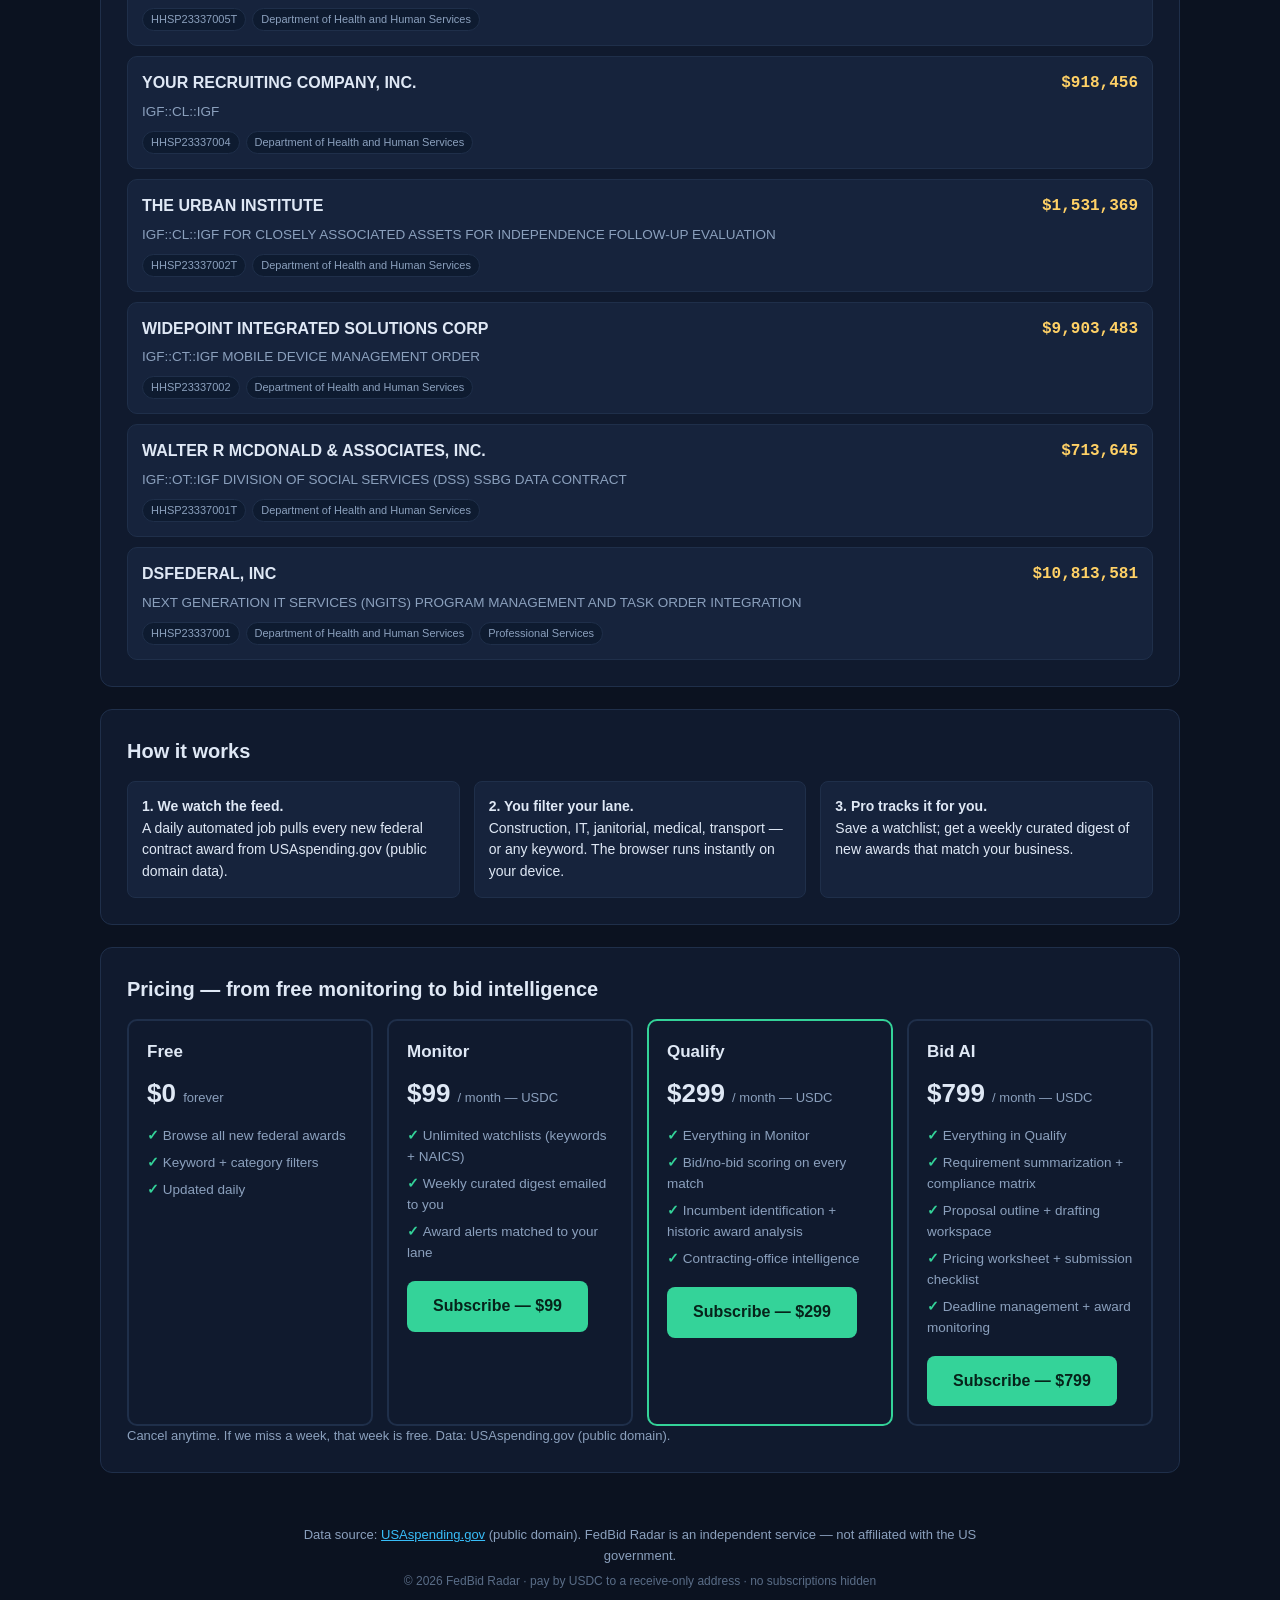
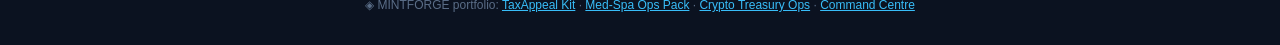
==== commit e781a305: "FedBid AI: 4-tier commercial ladder (free/9/99/99)" ====
--- a/index.html
+++ b/index.html
@@ -2,6 +2,9 @@
 <html lang="en">
 <head>
 <meta charset="UTF-8">
+<meta property="og:title" content="FedBid Radar — Federal Contract Leads for Small Businesses">
+<meta property="og:type" content="website">
+<meta property="og:description" content="Pay by USDC (ERC-20) to a receive-only address. Instant delivery after on-chain verification.">
 <meta name="viewport" content="width=device-width, initial-scale=1.0">
 <title>FedBid Radar — Federal Contract Leads for Small Businesses</title>
 <meta name="description" content="See every new federal contract award in your lane — free. Browse real awards from USAspending.gov by category, keyword or agency. Pro: watchlists + weekly digest for $49/mo.">
@@ -13,7 +16,7 @@
   <nav>
     <a href="#browse">Browse awards</a>
     <a href="#how">How it works</a>
-    <a class="cta small" href="#pricing">Go Pro — $49/mo</a>
+    <a class="cta small" href="#pricing">From $99/mo</a>
   </nav>
 </header>
 
@@ -46,7 +49,7 @@
 </section>
 
 <section class="panel" id="pricing">
-  <h2>Pricing</h2>
+  <h2>Pricing — from free monitoring to bid intelligence</h2>
   <div class="tiers">
     <div class="tier">
       <h3>Free</h3>
@@ -57,19 +60,41 @@
         <li>Updated daily</li>
       </ul>
     </div>
-    <div class="tier featured">
-      <h3>Pro</h3>
-      <div class="price">$49 <small>/ month — pay in USDC</small></div>
+    <div class="tier">
+      <h3>Monitor</h3>
+      <div class="price">$99 <small>/ month — USDC</small></div>
       <ul>
         <li>Unlimited watchlists (keywords + NAICS)</li>
         <li>Weekly curated digest emailed to you</li>
-        <li>Monthly "your lane" opportunity report</li>
-        <li>Priority support</li>
+        <li>Award alerts matched to your lane</li>
       </ul>
-      <a class="cta" href="checkout.html">Subscribe with USDC</a>
+      <a class="cta" href="checkout.html?tier=monitor">Subscribe — $99</a>
+    </div>
+    <div class="tier featured">
+      <h3>Qualify</h3>
+      <div class="price">$299 <small>/ month — USDC</small></div>
+      <ul>
+        <li>Everything in Monitor</li>
+        <li>Bid/no-bid scoring on every match</li>
+        <li>Incumbent identification + historic award analysis</li>
+        <li>Contracting-office intelligence</li>
+      </ul>
+      <a class="cta" href="checkout.html?tier=qualify">Subscribe — $299</a>
+    </div>
+    <div class="tier">
+      <h3>Bid AI</h3>
+      <div class="price">$799 <small>/ month — USDC</small></div>
+      <ul>
+        <li>Everything in Qualify</li>
+        <li>Requirement summarization + compliance matrix</li>
+        <li>Proposal outline + drafting workspace</li>
+        <li>Pricing worksheet + submission checklist</li>
+        <li>Deadline management + award monitoring</li>
+      </ul>
+      <a class="cta" href="checkout.html?tier=bid">Subscribe — $799</a>
     </div>
   </div>
-  <p class="note">Cancel anytime. If we miss a week, that week is free. Data attribution: USAspending.gov (public domain).</p>
+  <p class="note">Cancel anytime. If we miss a week, that week is free. Data: USAspending.gov (public domain).</p>
 </section>
 
 <footer>
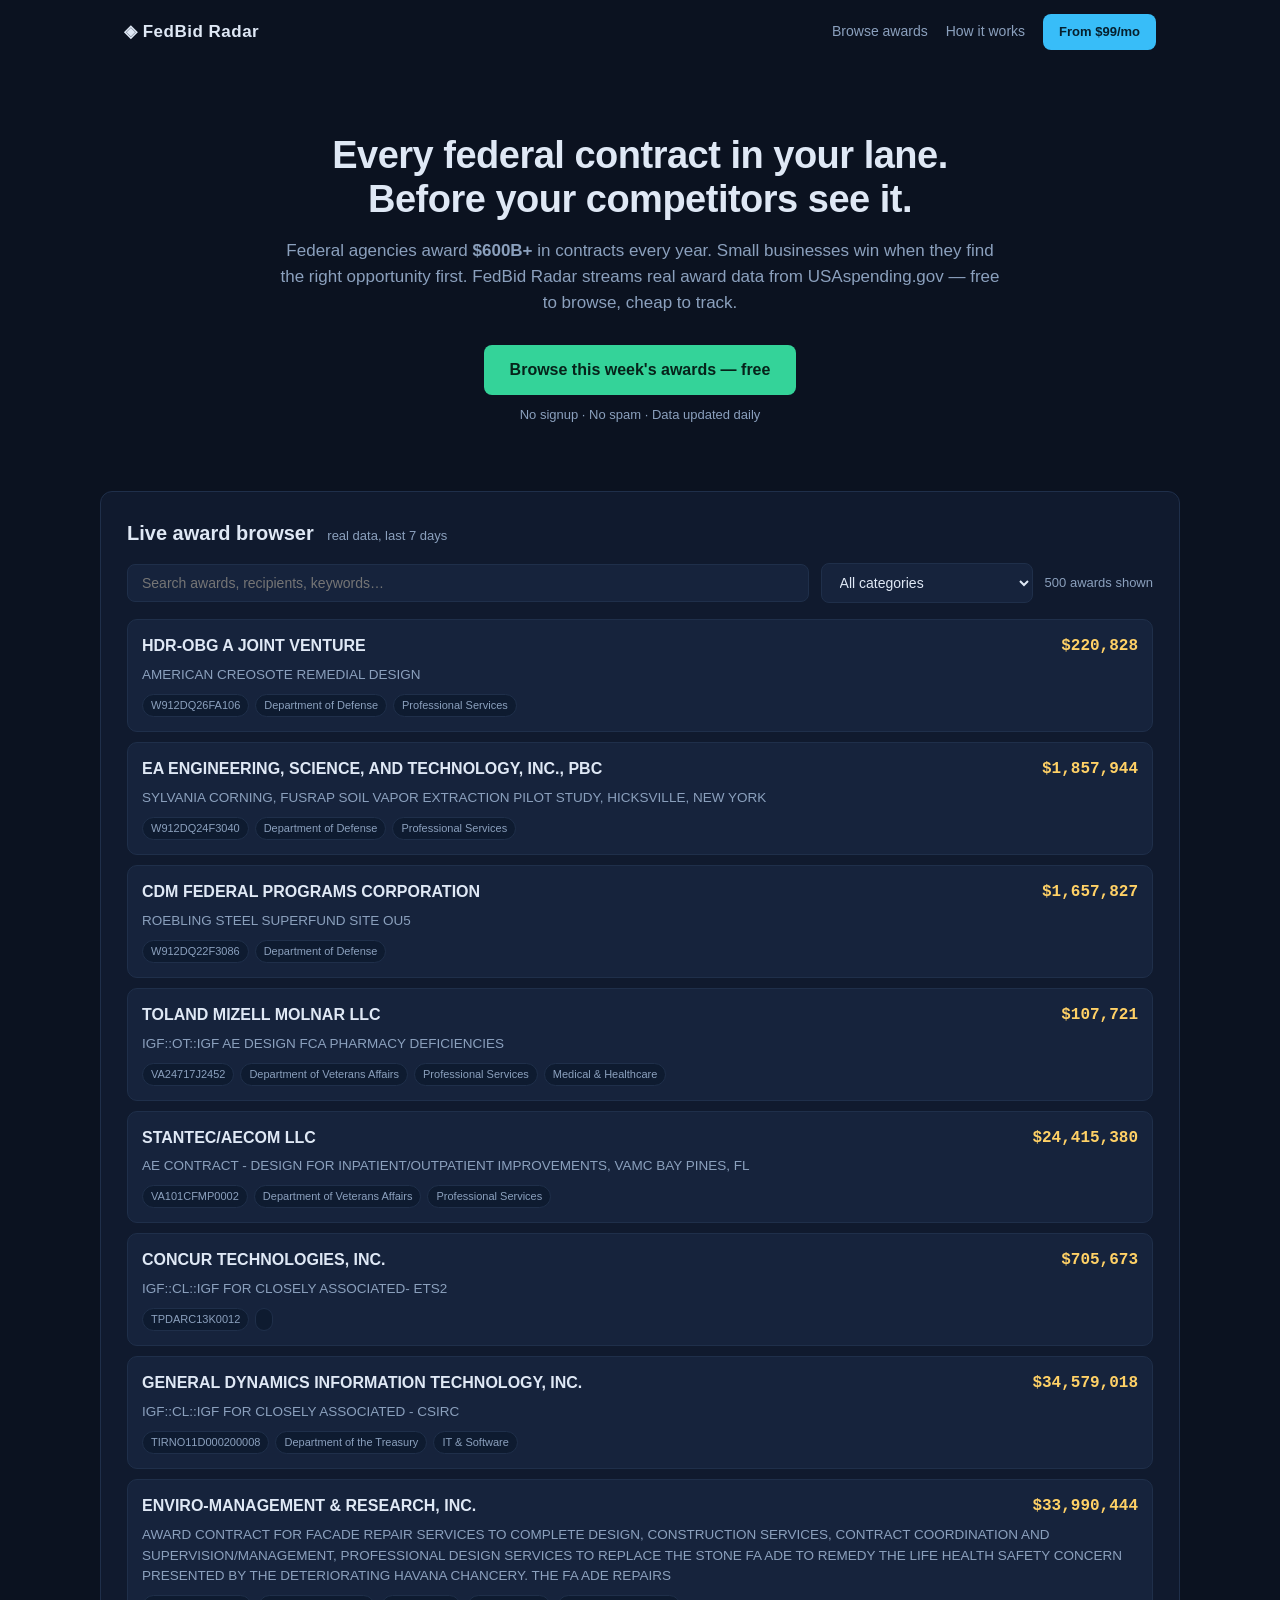
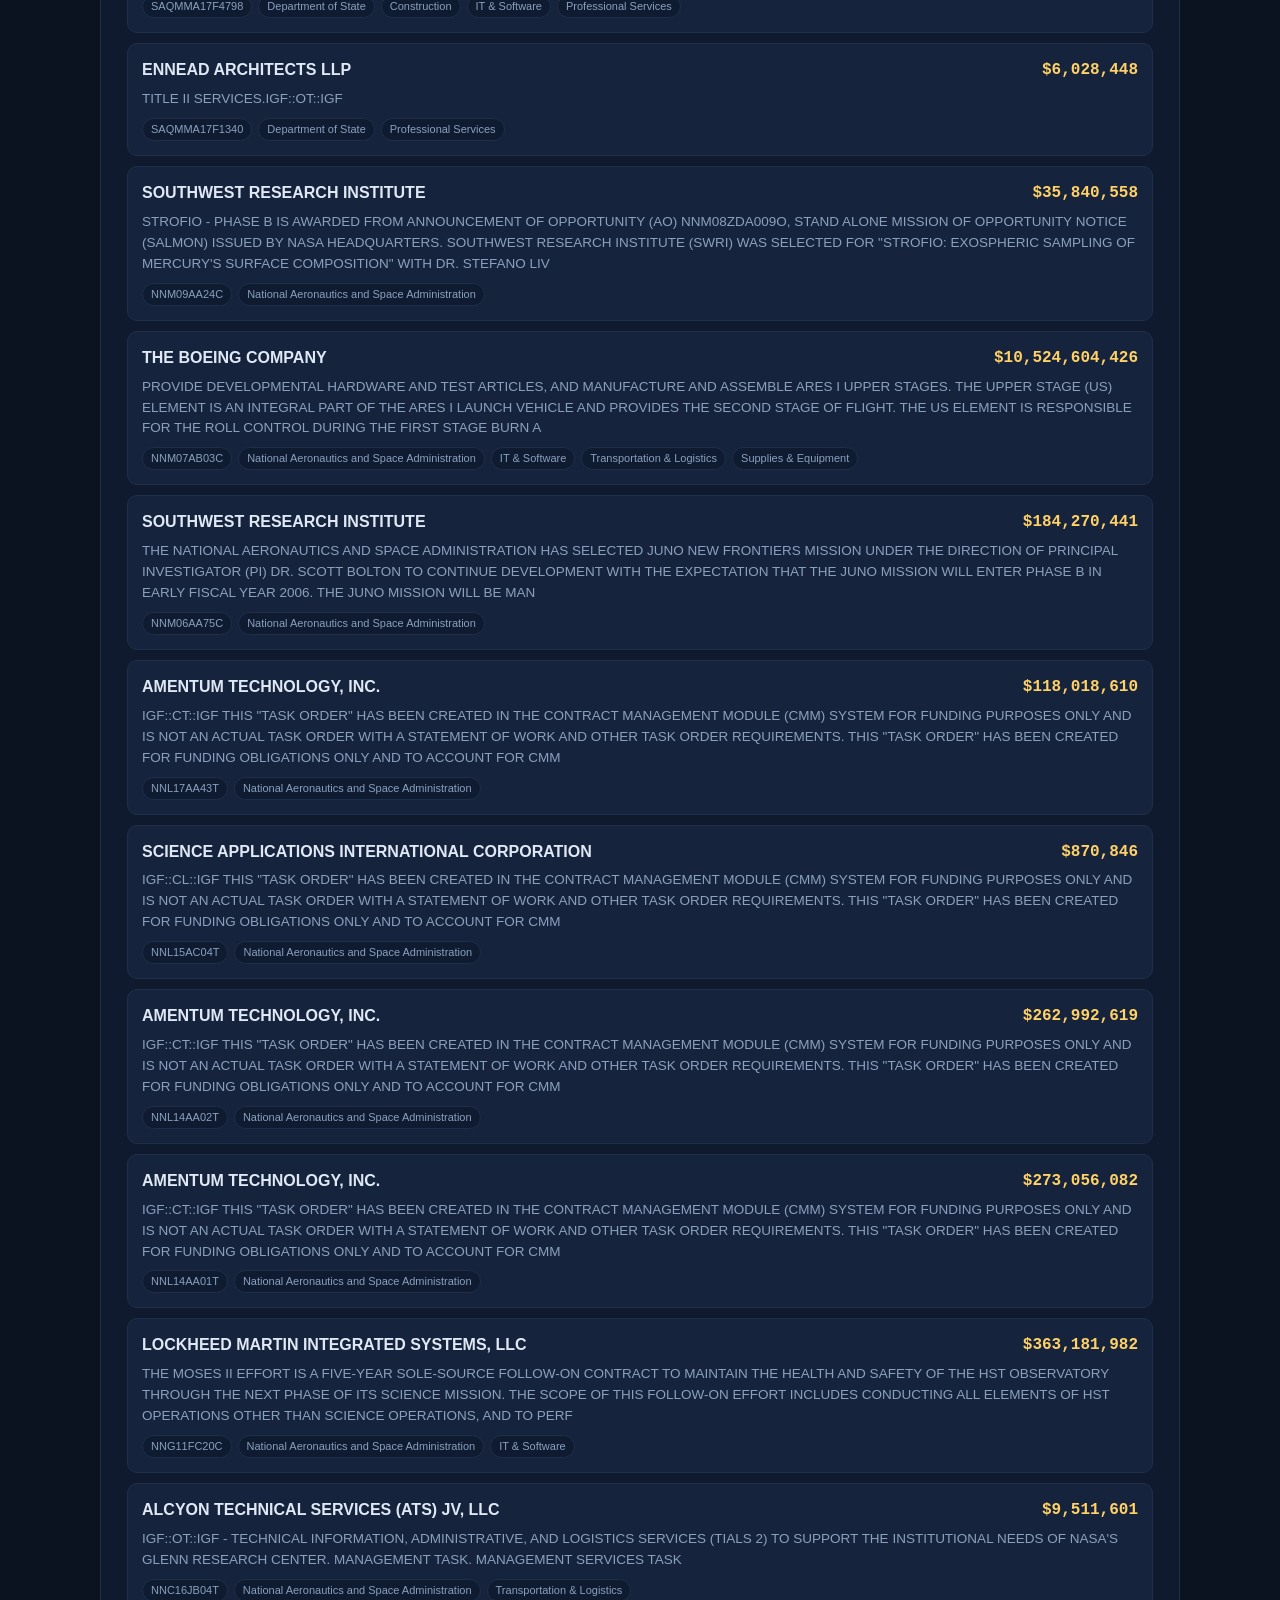
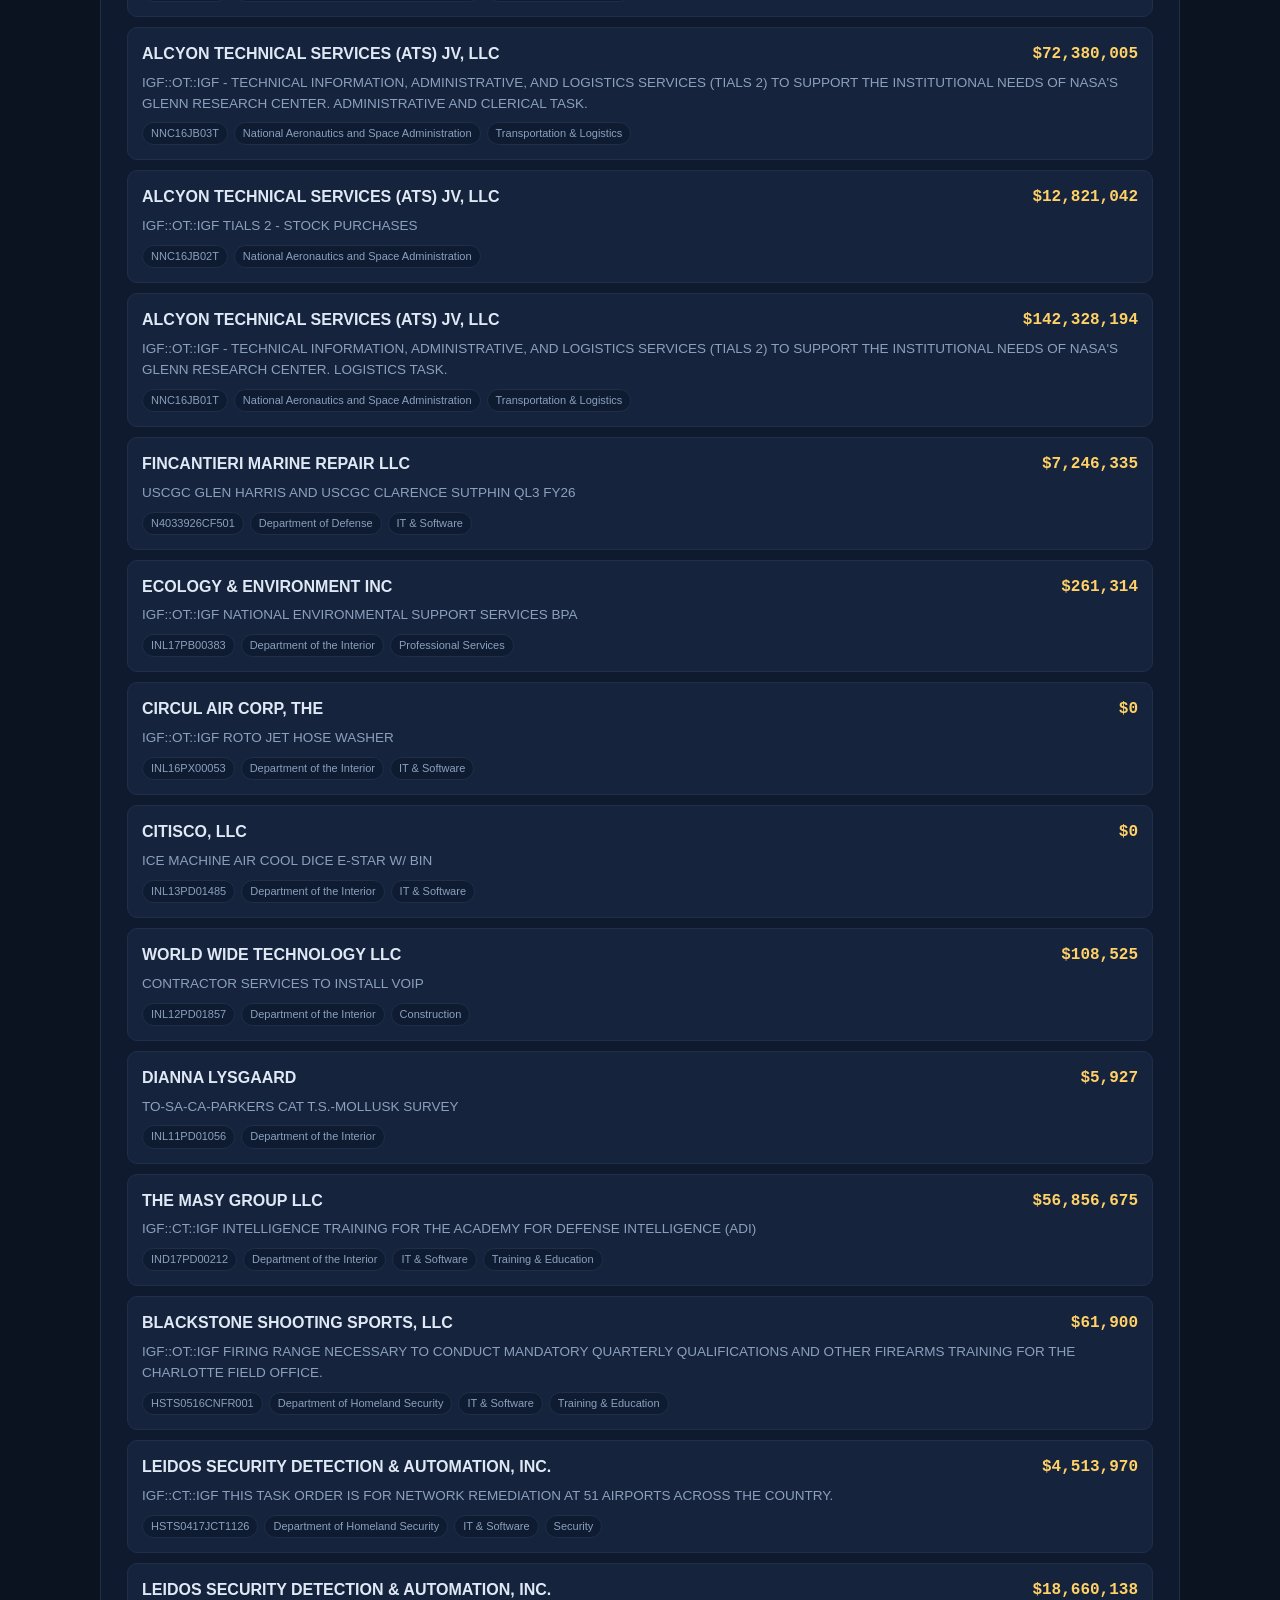
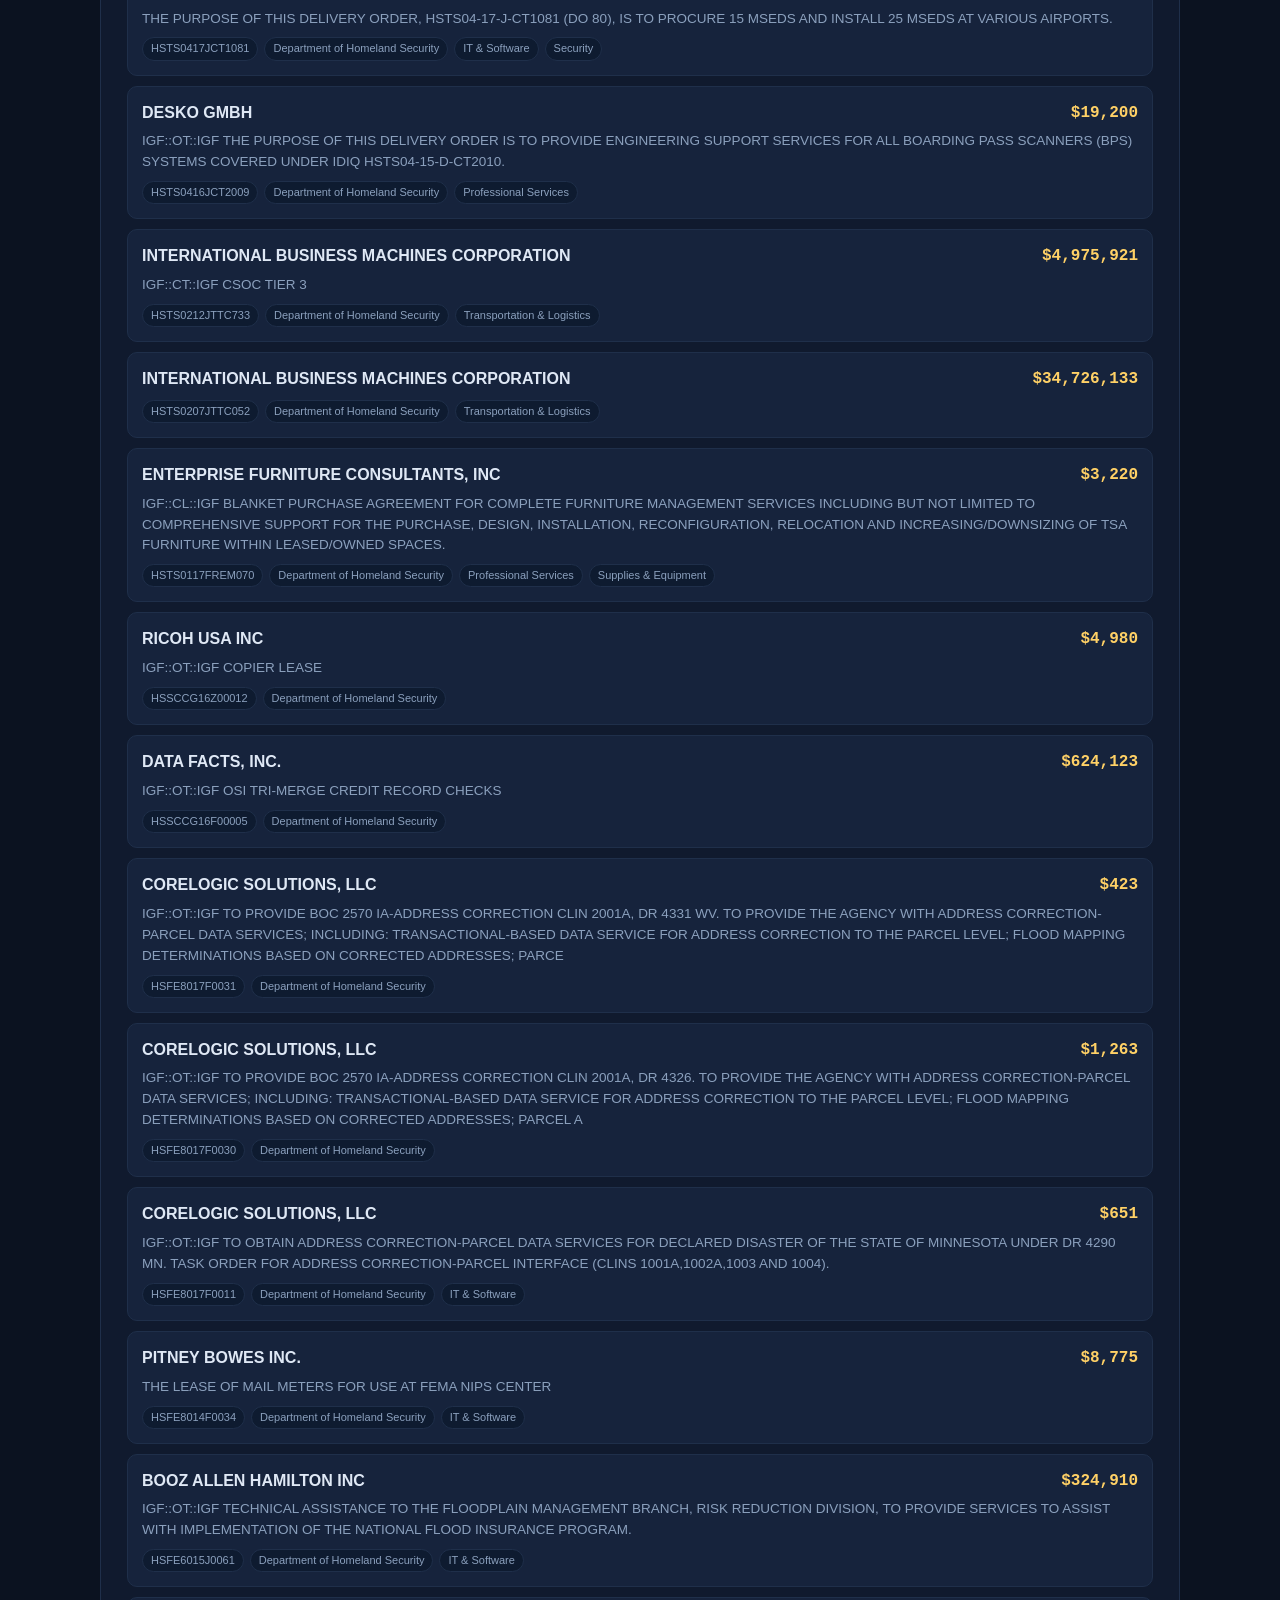
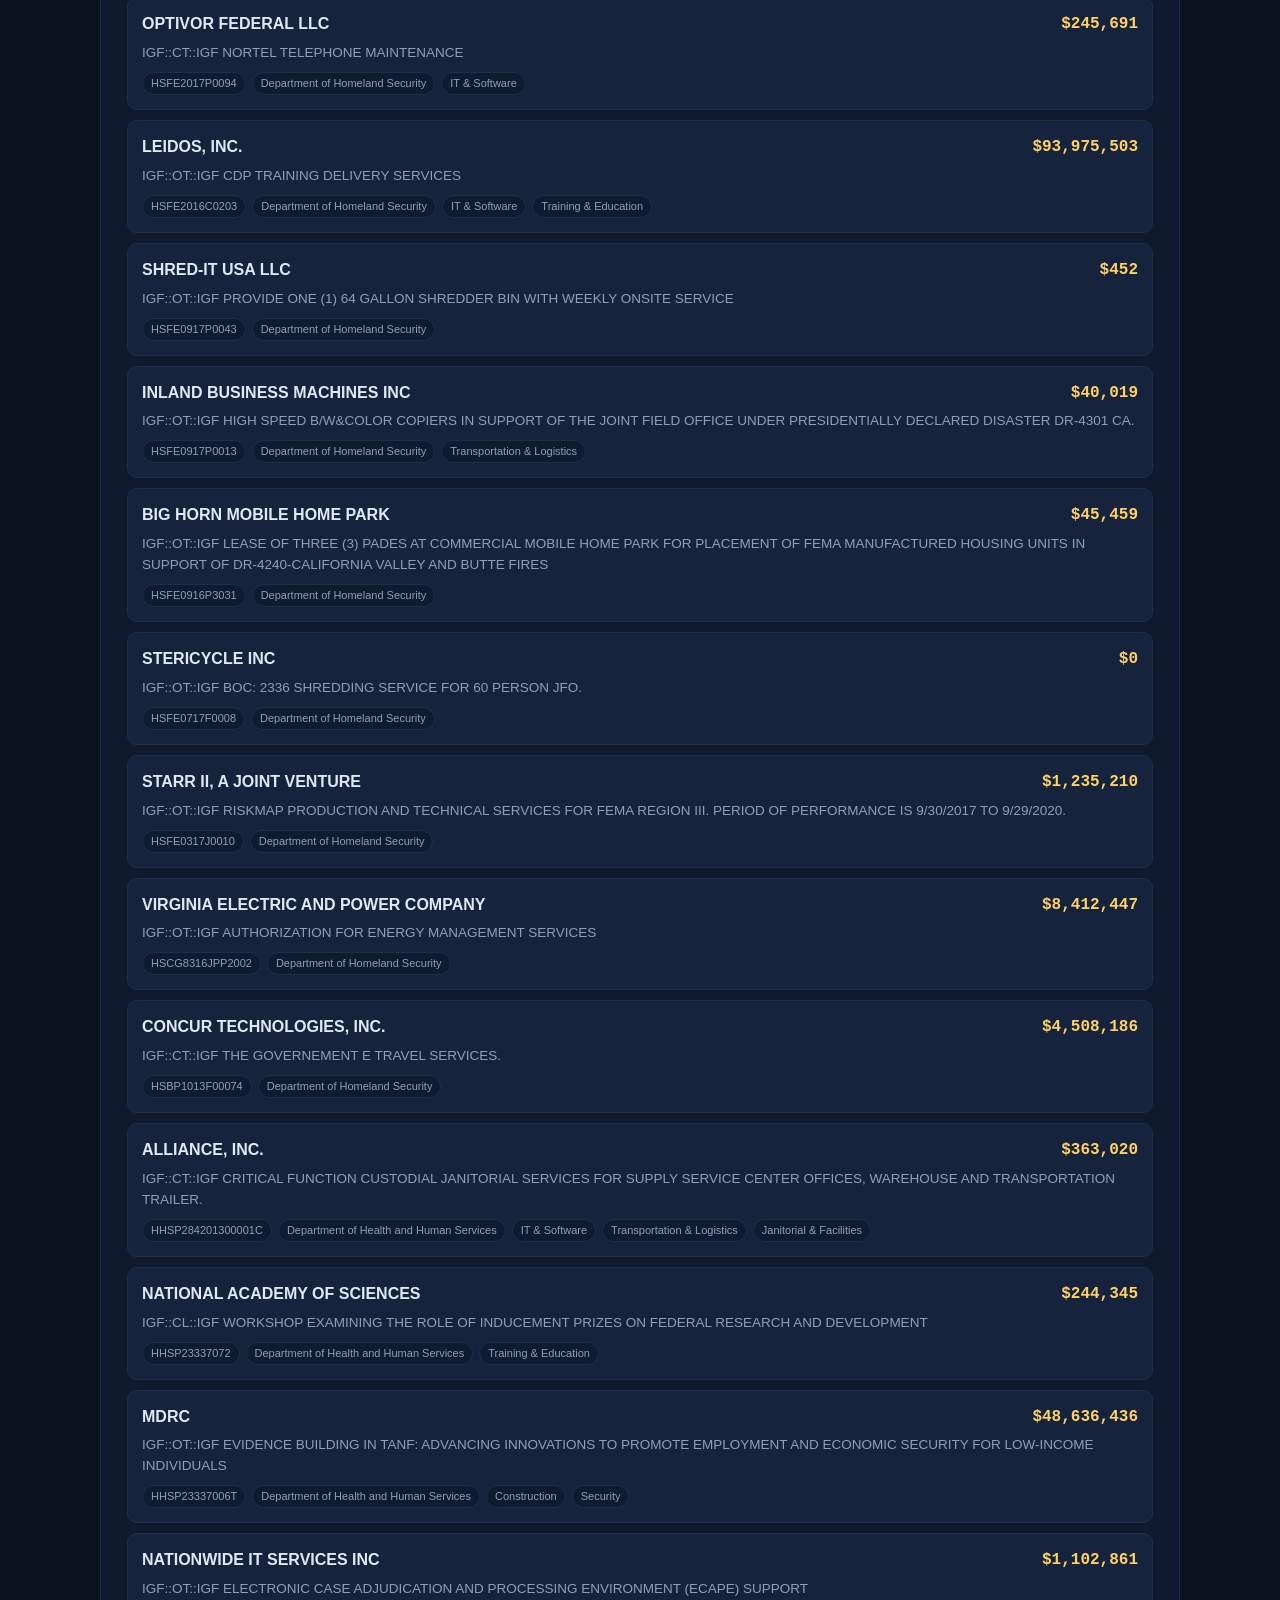
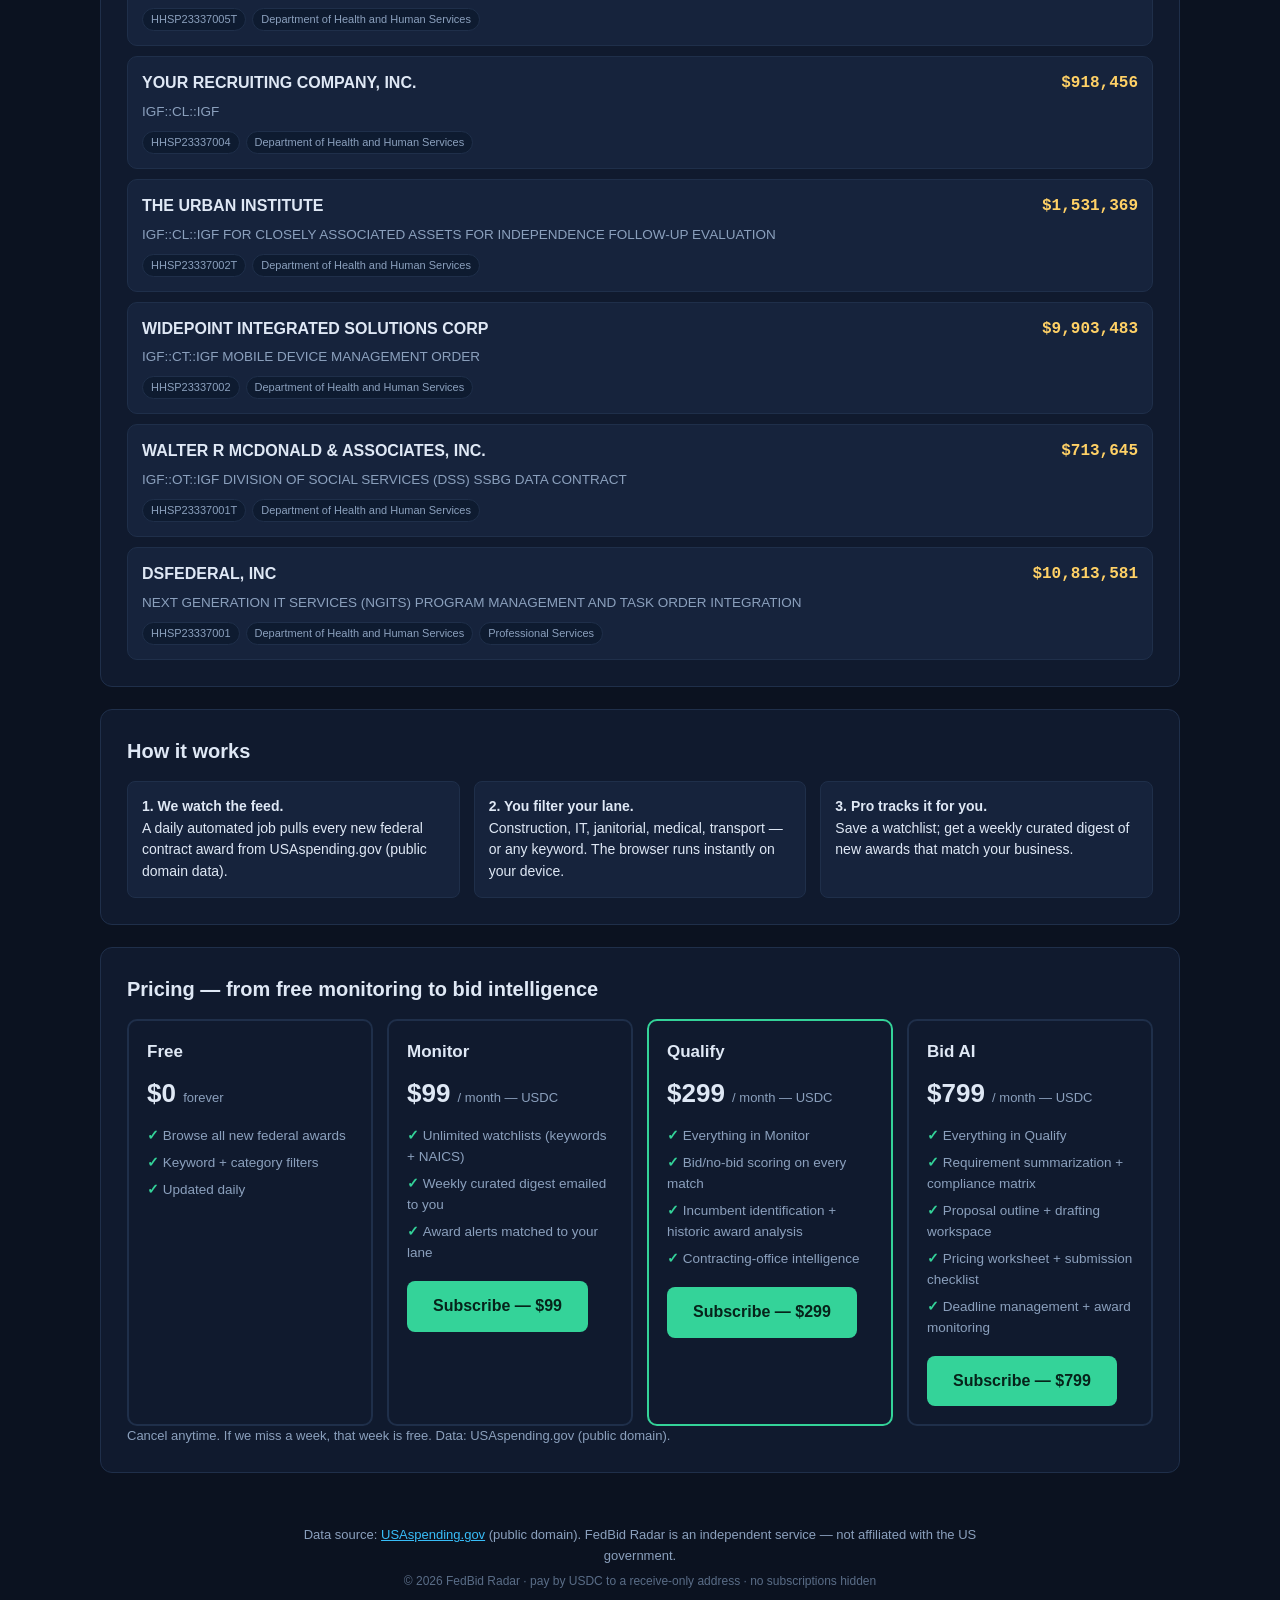
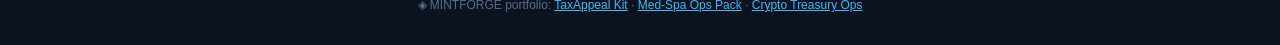
==== commit faab967f: "standalone branding: remove internal links" ====
--- a/index.html
+++ b/index.html
@@ -100,7 +100,7 @@
 <footer>
   <p>Data source: <a href="https://www.usaspending.gov" target="_blank" rel="noopener">USAspending.gov</a> (public domain). FedBid Radar is an independent service — not affiliated with the US government.</p>
   <p class="fine">© <span id="yr"></span> FedBid Radar · pay by USDC to a receive-only address · no subscriptions hidden</p>
-  <p class="fine">◈ MINTFORGE portfolio: <a href="https://akakk2211.github.io/mintforge-taxappeal-kit/">TaxAppeal Kit</a> · <a href="https://akakk2211.github.io/mintforge-medspa-ops/">Med-Spa Ops Pack</a> · <a href="https://akakk2211.github.io/mintforge-crypto-treasury-ops/">Crypto Treasury Ops</a> · <a href="https://akakk2211.github.io/mintforge-dashboard/dashboard/">Command Centre</a></p>
+  <p class="fine">◈ MINTFORGE portfolio: <a href="https://akakk2211.github.io/mintforge-taxappeal-kit/">TaxAppeal Kit</a> · <a href="https://akakk2211.github.io/mintforge-medspa-ops/">Med-Spa Ops Pack</a> · <a href="https://akakk2211.github.io/mintforge-crypto-treasury-ops/">Crypto Treasury Ops</a></p>
 </footer>
 <script src="app.js"></script>
 </body>
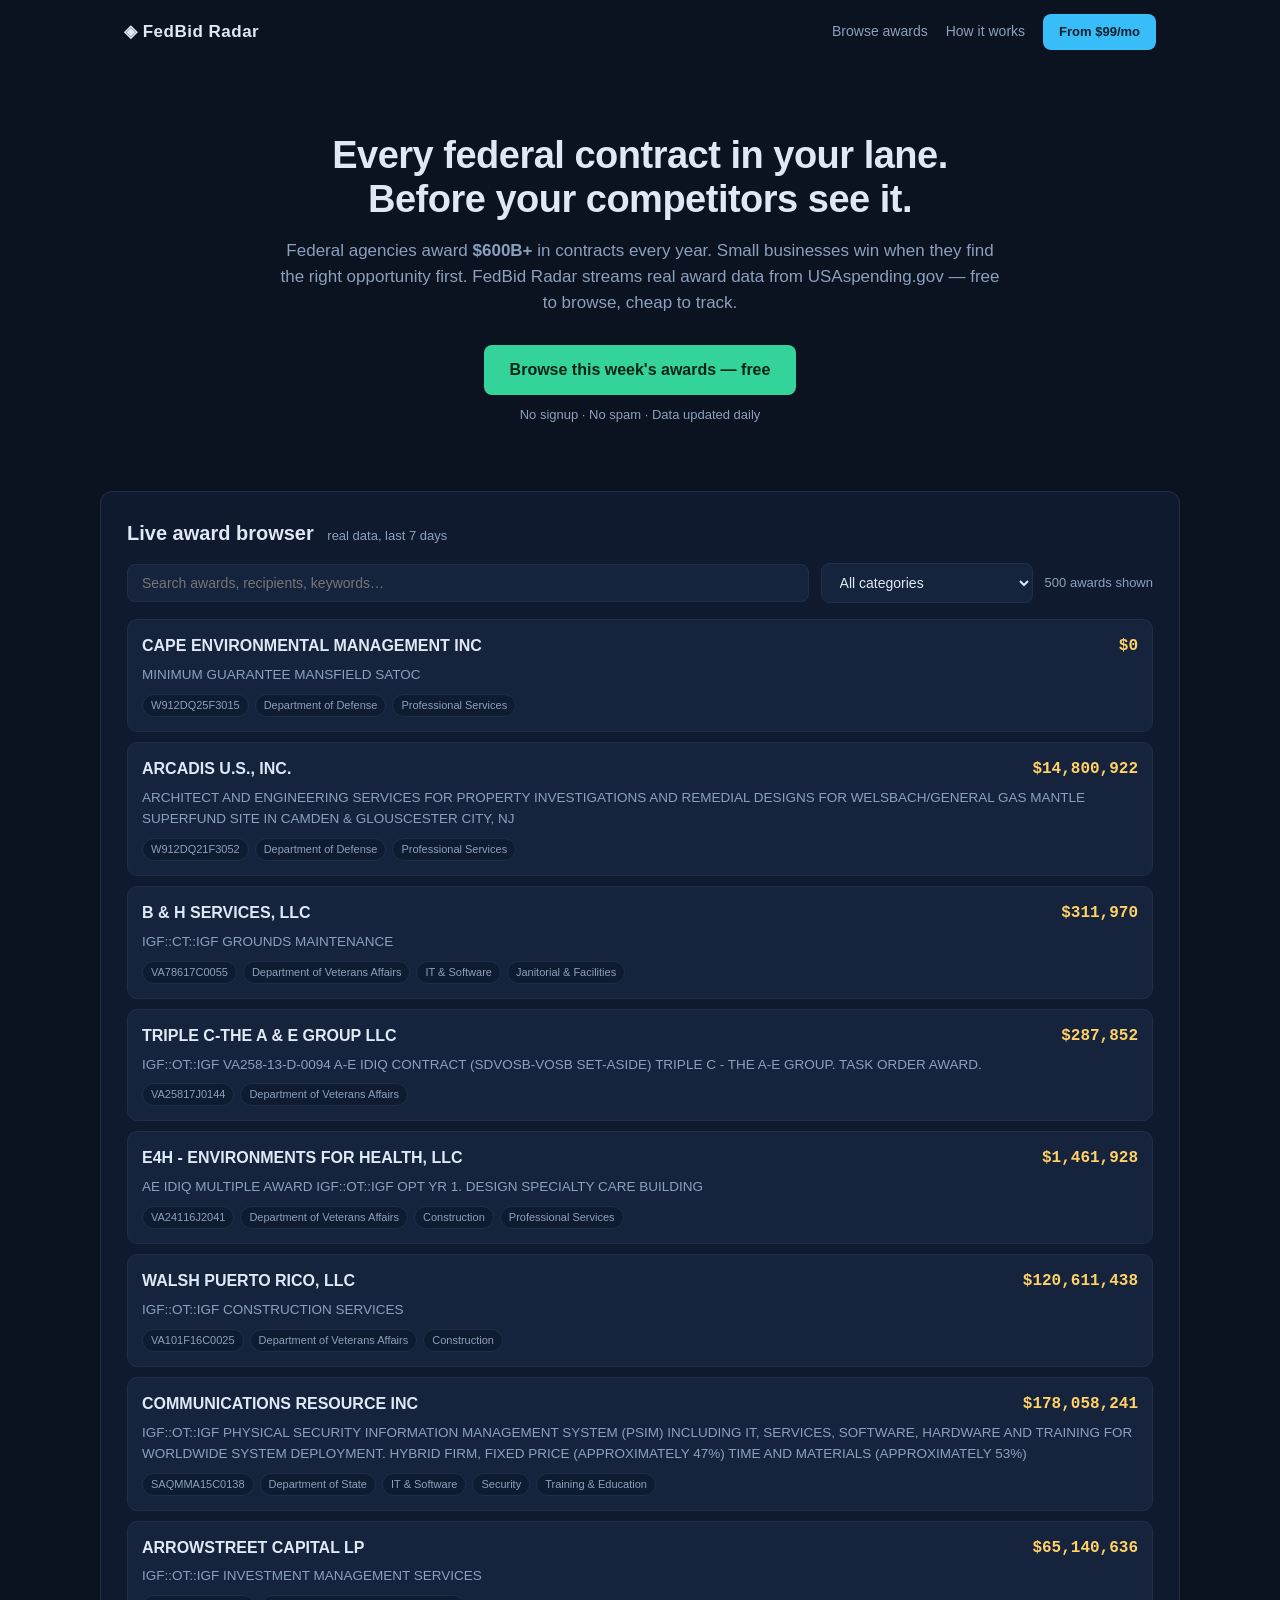
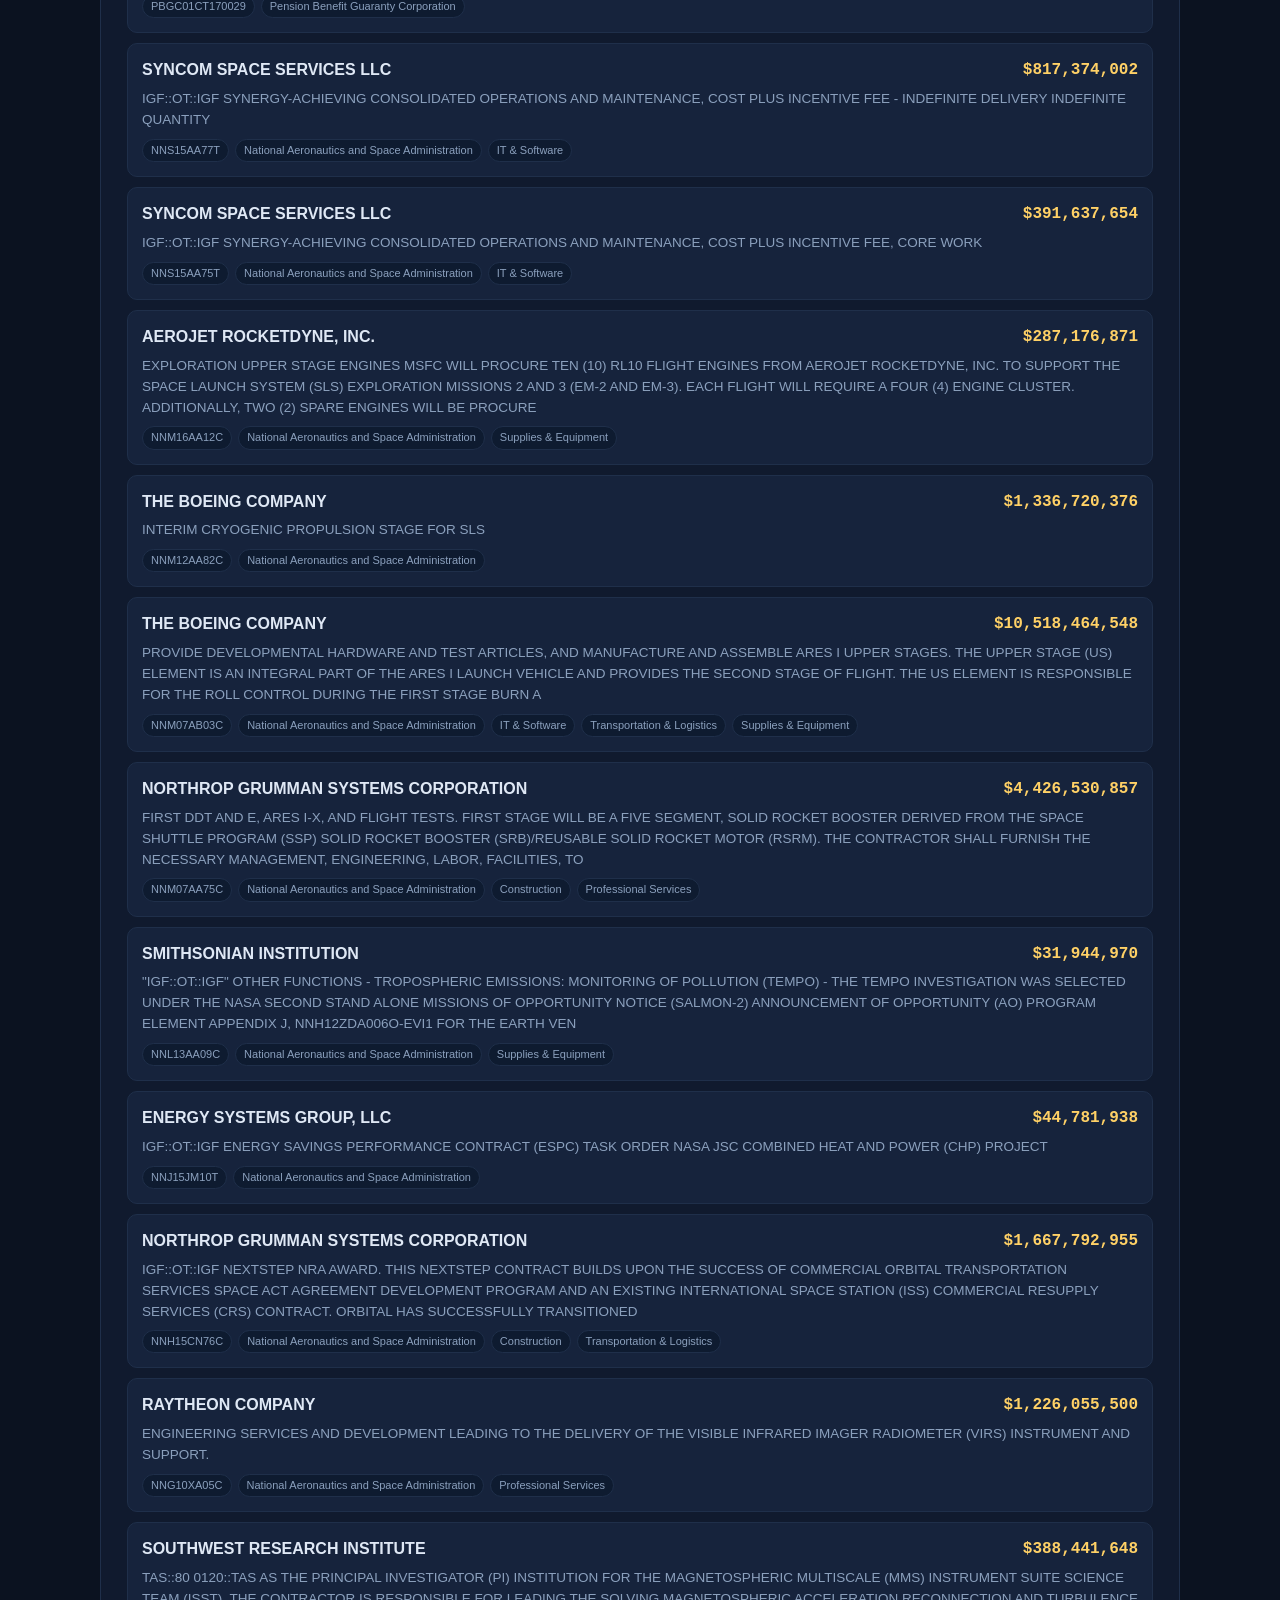
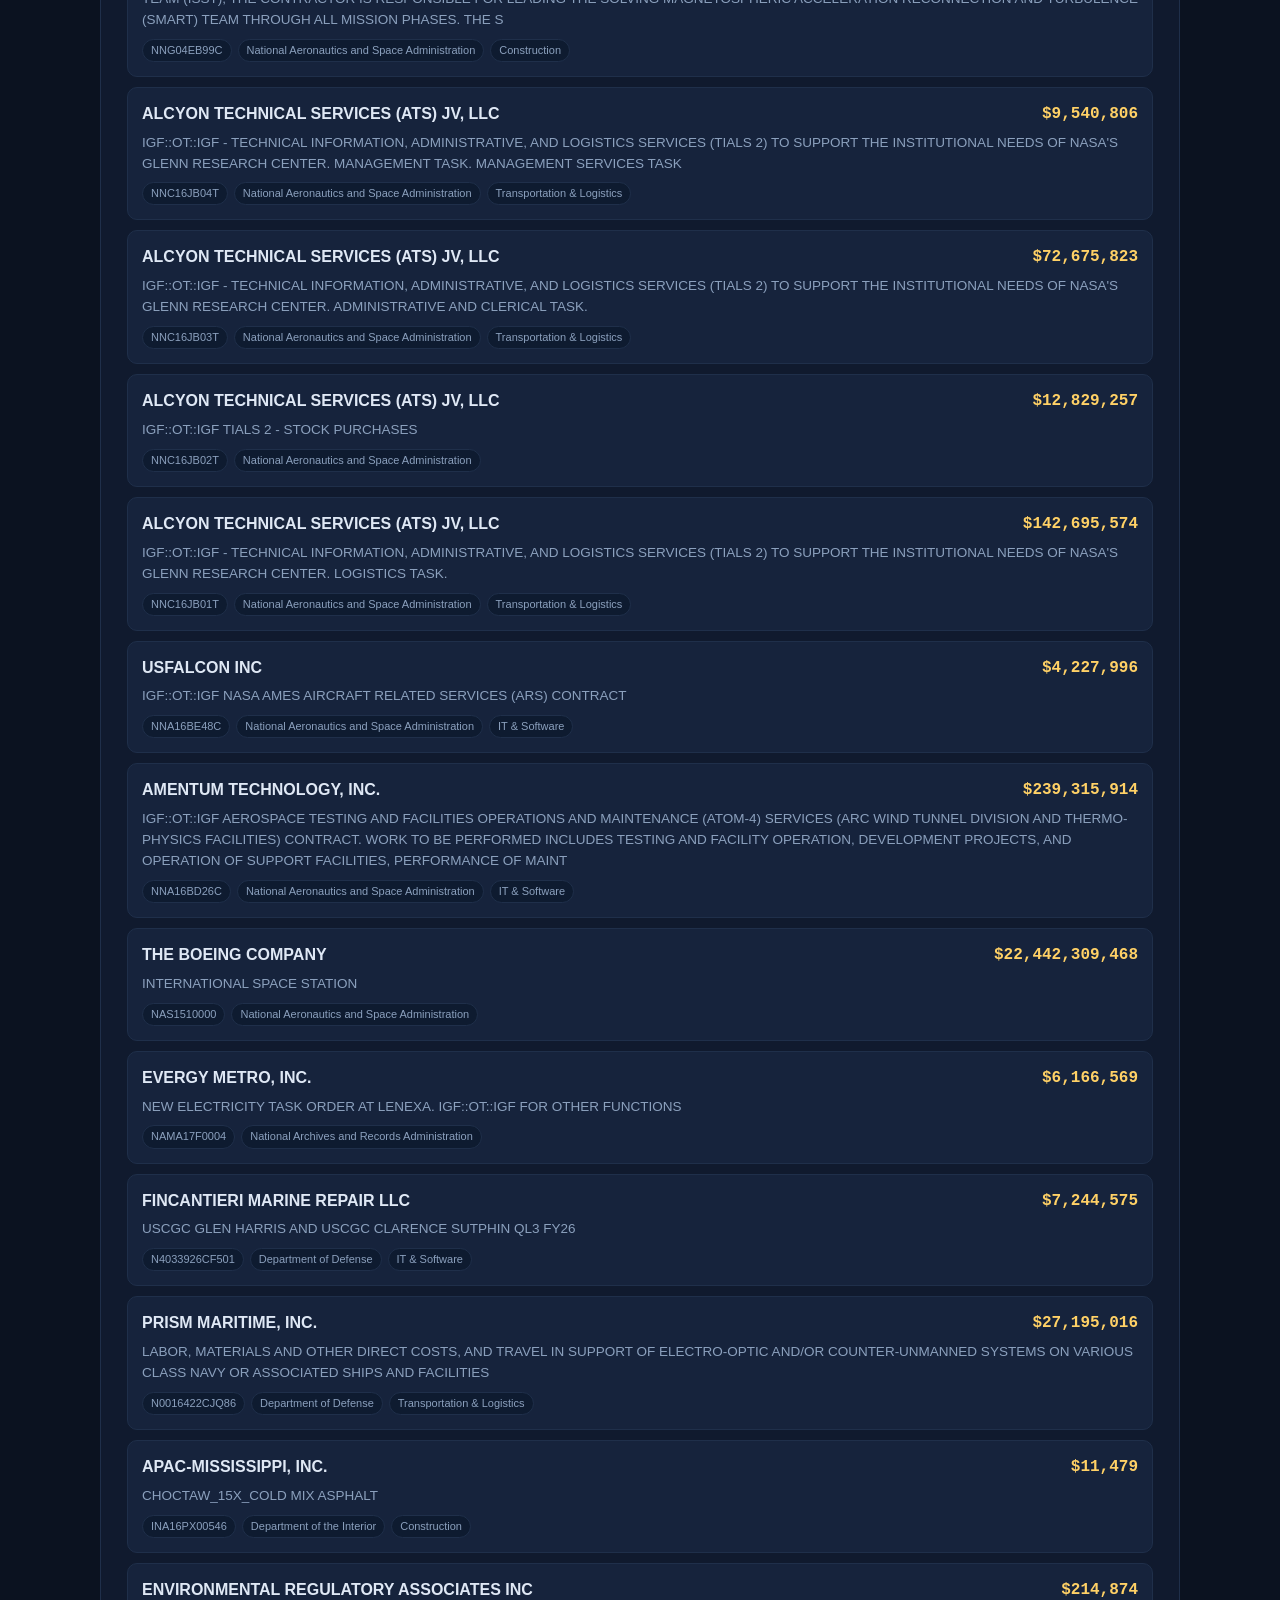
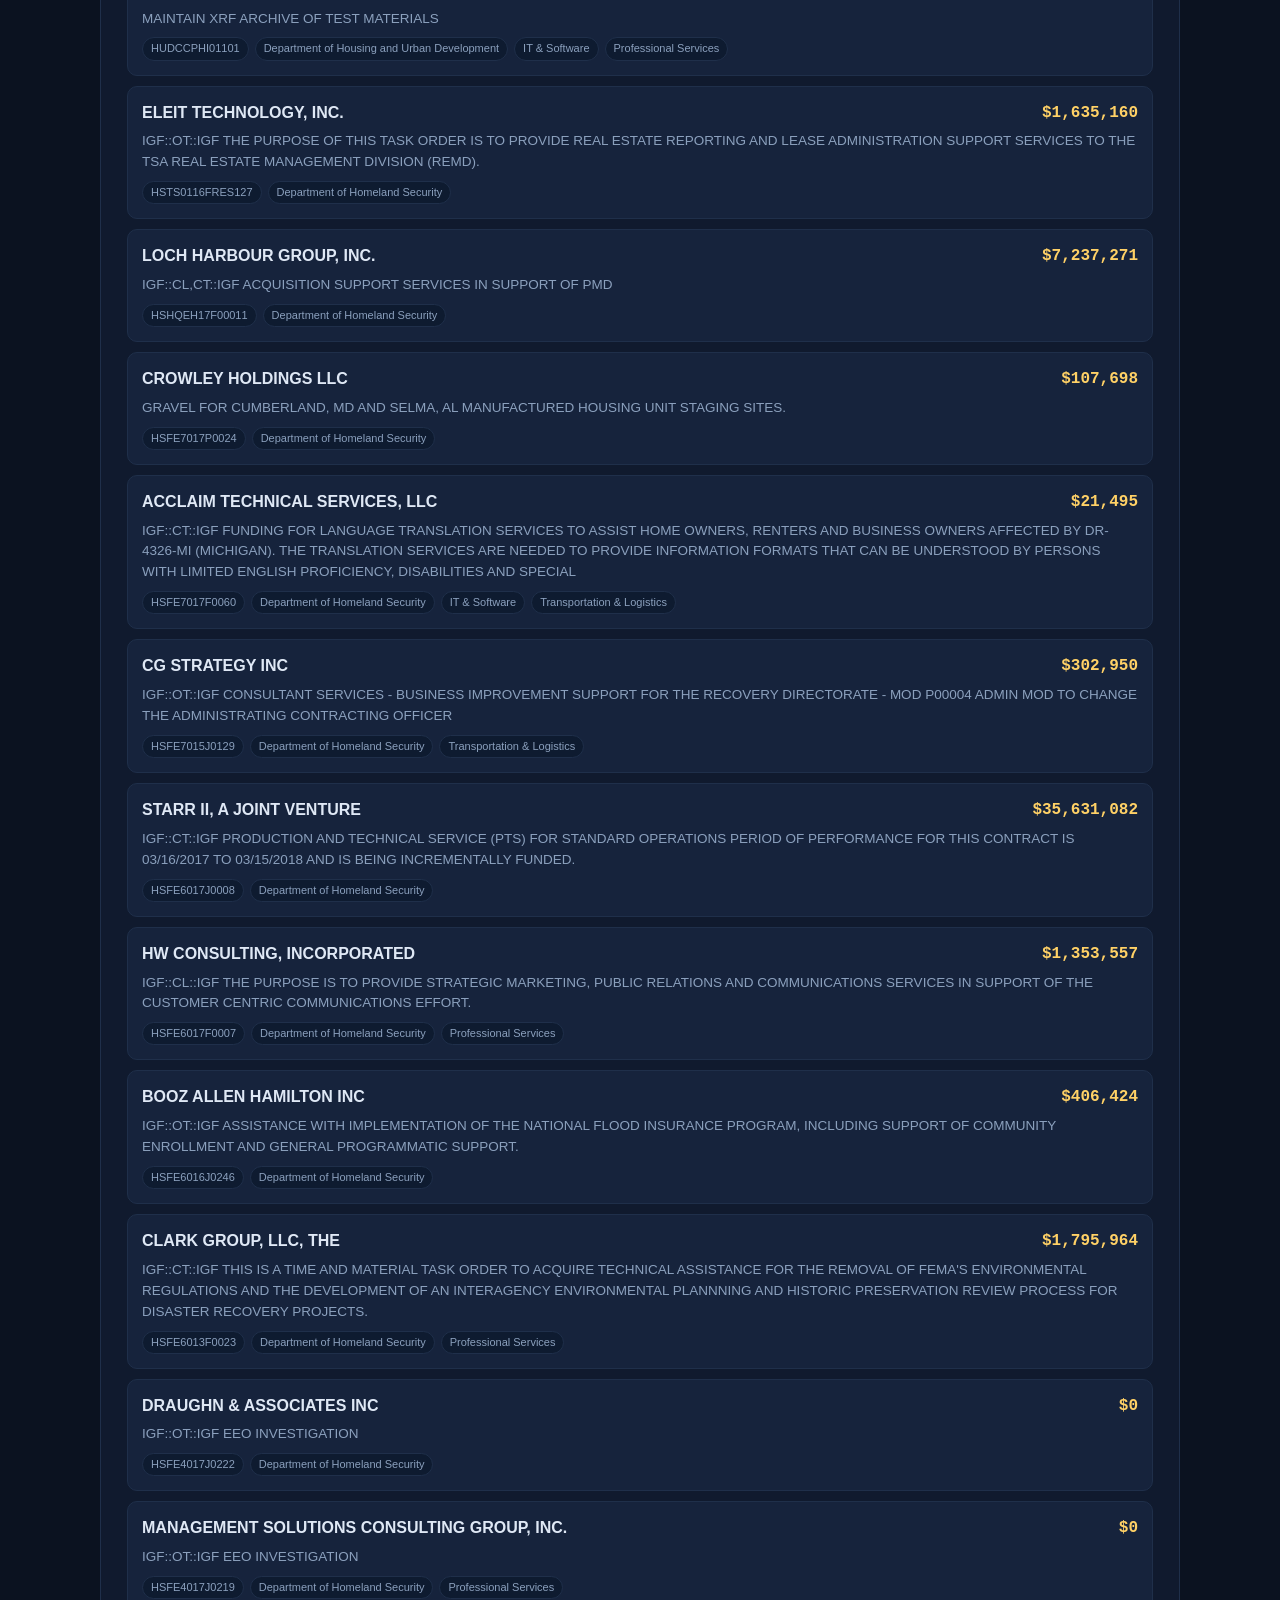
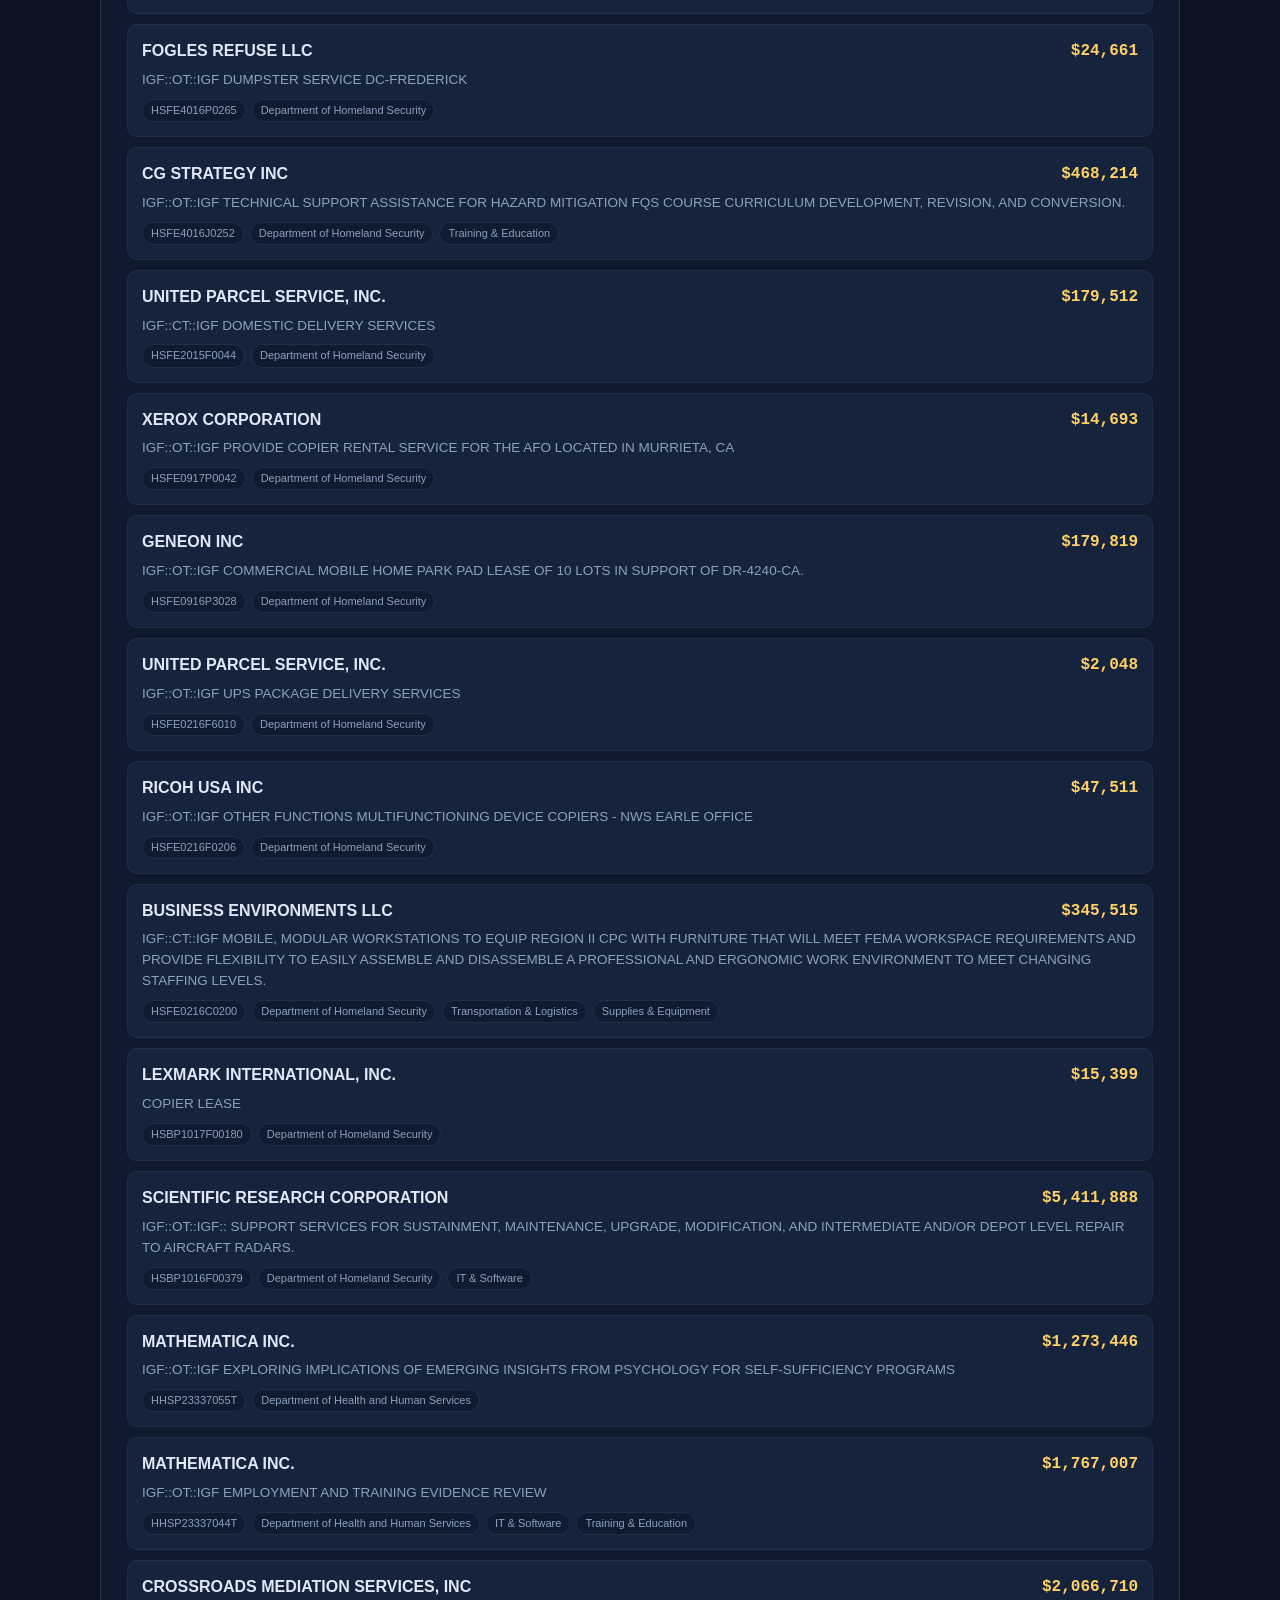
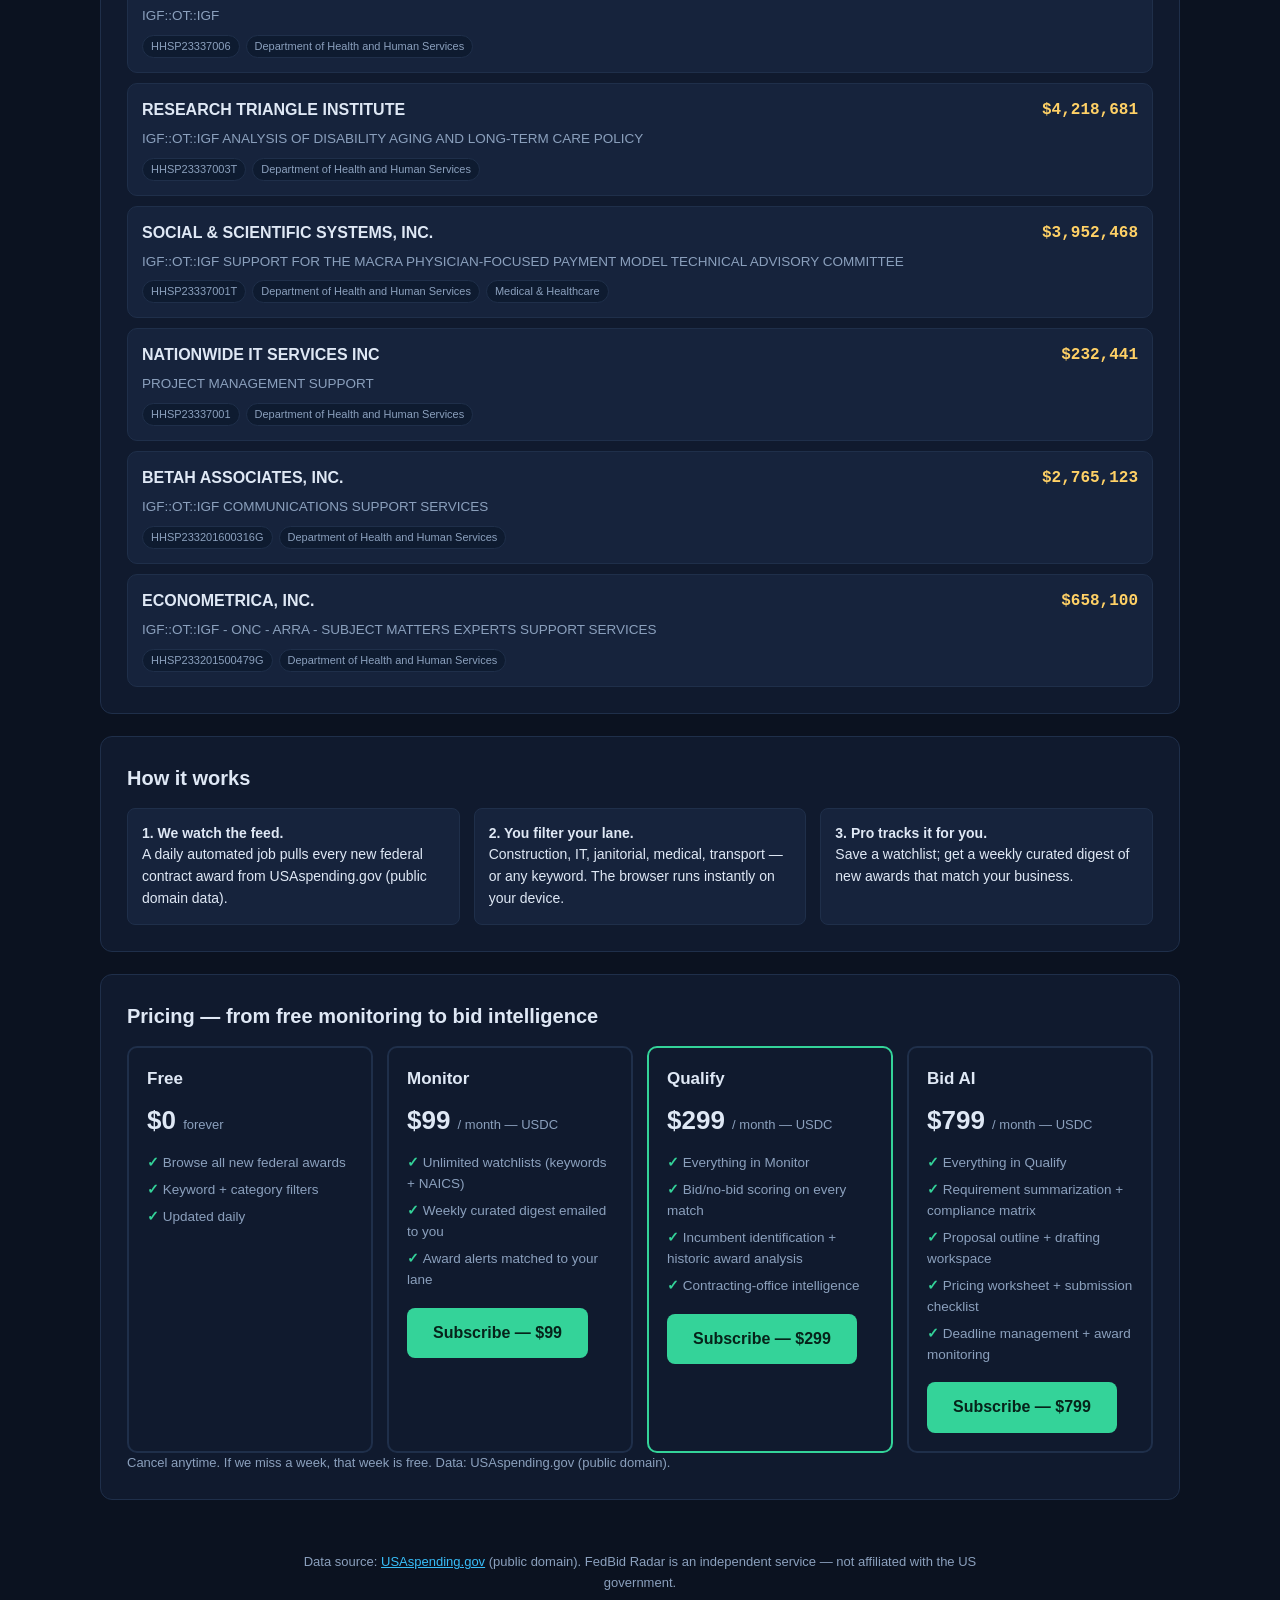
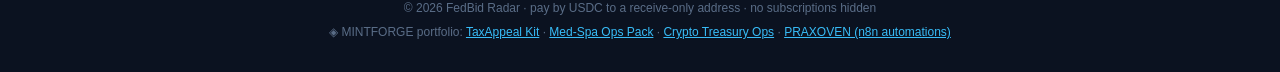
==== commit d08a6384: "Add PRAXOVEN storefront to portfolio footer" ====
--- a/index.html
+++ b/index.html
@@ -100,7 +100,7 @@
 <footer>
   <p>Data source: <a href="https://www.usaspending.gov" target="_blank" rel="noopener">USAspending.gov</a> (public domain). FedBid Radar is an independent service — not affiliated with the US government.</p>
   <p class="fine">© <span id="yr"></span> FedBid Radar · pay by USDC to a receive-only address · no subscriptions hidden</p>
-  <p class="fine">◈ MINTFORGE portfolio: <a href="https://akakk2211.github.io/mintforge-taxappeal-kit/">TaxAppeal Kit</a> · <a href="https://akakk2211.github.io/mintforge-medspa-ops/">Med-Spa Ops Pack</a> · <a href="https://akakk2211.github.io/mintforge-crypto-treasury-ops/">Crypto Treasury Ops</a></p>
+  <p class="fine">◈ MINTFORGE portfolio: <a href="https://akakk2211.github.io/mintforge-taxappeal-kit/">TaxAppeal Kit</a> · <a href="https://akakk2211.github.io/mintforge-medspa-ops/">Med-Spa Ops Pack</a> · <a href="https://akakk2211.github.io/mintforge-crypto-treasury-ops/">Crypto Treasury Ops</a> · <a href="https://akakk2211.github.io/praxoven-market/">PRAXOVEN (n8n automations)</a></p>
 </footer>
 <script src="app.js"></script>
 </body>
